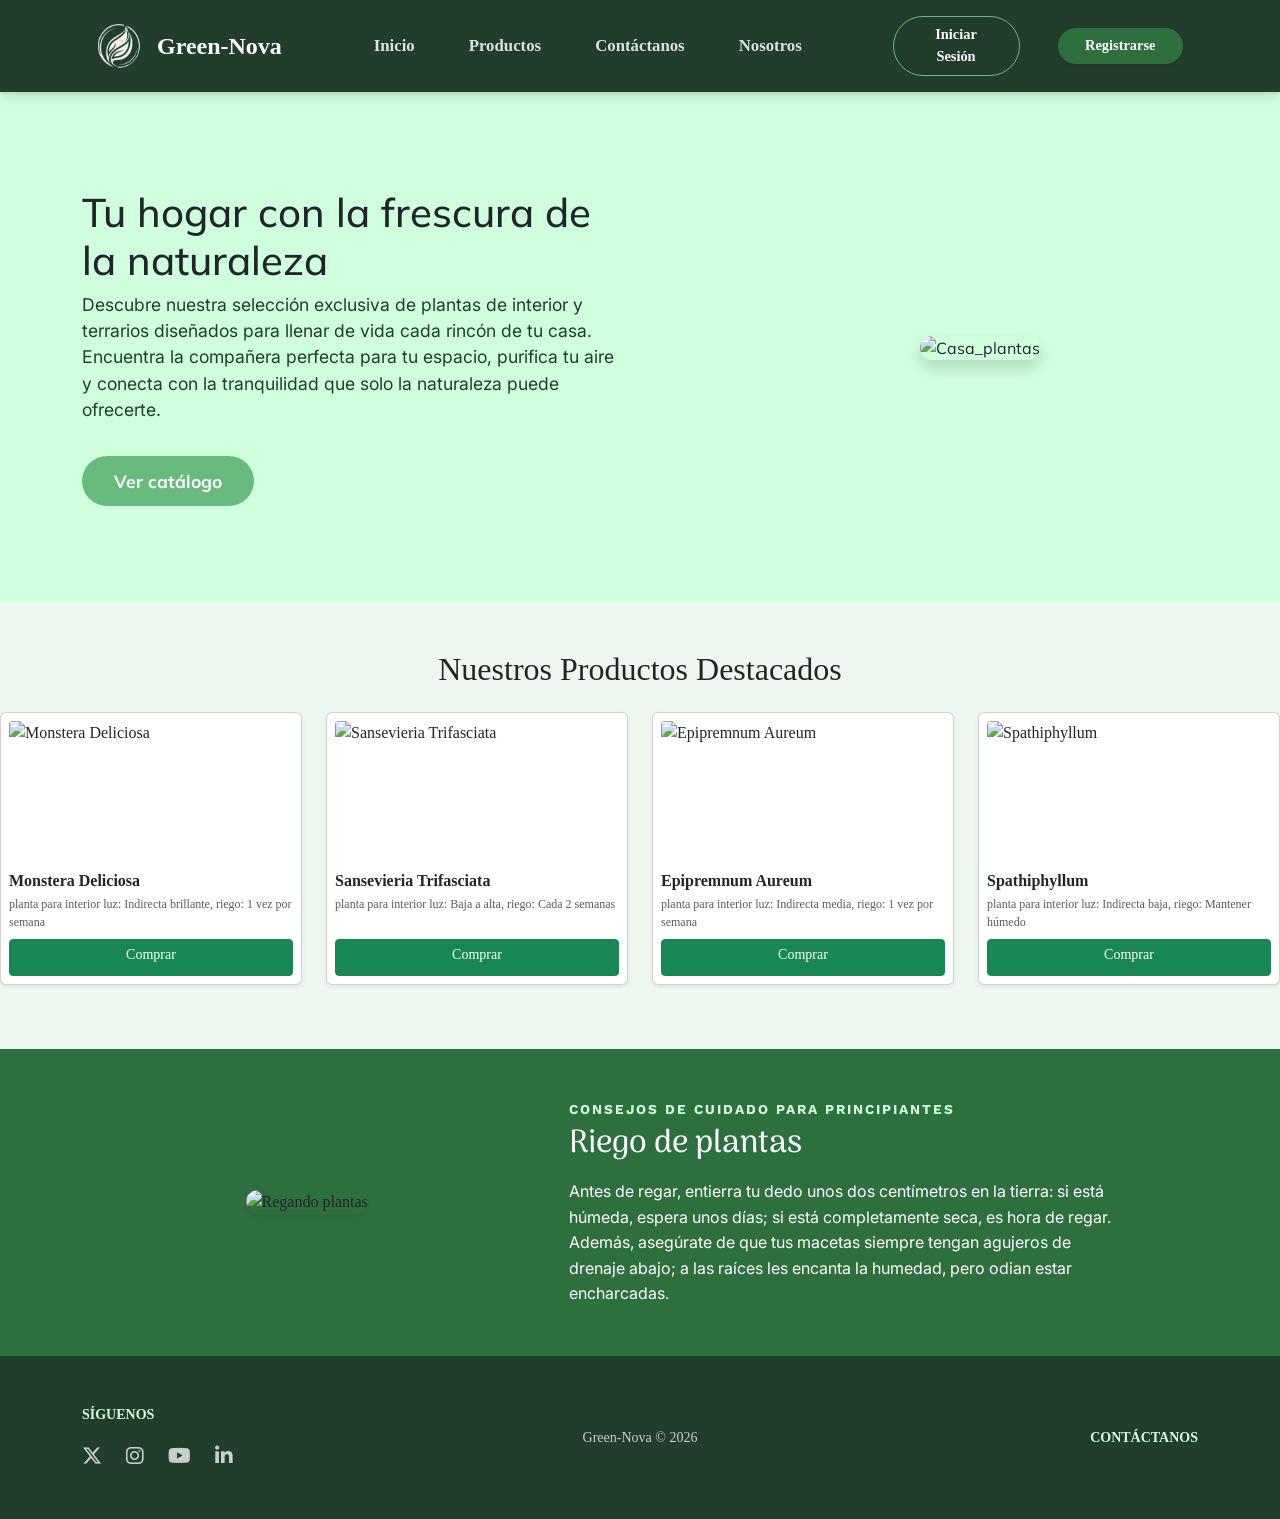
==== greennova.backend/src/main/resources/static/index.html @ 3aafdbf5 "Se actualiza los detalles de servicio, se cabia el apunte de Bd a Local, falta encriptar pass,servic" ====
<!doctype html>
<html lang="en">

<head>
  <meta charset="UTF-8" />
  <meta name="viewport" content="width=device-width, initial-scale=1.0">
  <title>Inicio</title>
  <link href="https://cdn.jsdelivr.net/npm/bootstrap@5.3.8/dist/css/bootstrap.min.css" rel="stylesheet"
    integrity="sha384-sRIl4kxILFvY47J16cr9ZwB07vP4J8+LH7qKQnuqkuIAvNWLzeN8tE5YBujZqJLB" crossorigin="anonymous" />
  <link rel="stylesheet" href="css/styles.css" />

  <link rel="preconnect" href="https://fonts.googleapis.com" />
  <link rel="preconnect" href="https://fonts.gstatic.com" crossorigin />
  <link rel="stylesheet" href="https://fonts.googleapis.com/css2?family=Arima+Madurai:wght@800&display=swap" />
  <link rel="stylesheet" href="https://fonts.googleapis.com/css2?family=Work+Sans:wght@700&display=swap" />
  <link rel="stylesheet" href="https://fonts.googleapis.com/css2?family=Inter:wght@400&display=swap" />
  <link rel="stylesheet" href="https://fonts.googleapis.com/css2?family=Mulish:wght@400;700&display=swap" />
</head>

<body>

  <section class="heroIndex">
    <div class="container py-5">
      <div class="row align-items-center justify-content-between gx-5">

        <article class="heroContent col-lg-6 text-center text-lg-start">
          <h1 class="hero-title"><span> Tu hogar con la frescura de la naturaleza</span></h1>
          <p>Descubre nuestra selección exclusiva de plantas de interior y terrarios diseñados para llenar
            de vida cada rincón de tu casa. Encuentra la compañera perfecta para tu espacio, purifica tu
            aire y conecta con la tranquilidad que solo la naturaleza puede ofrecerte.</p>
          <a href="./templates/productos.html" class="btn btn-green rounded-pill">Ver catálogo</a>
        </article>

        <figure class="heroImage col-lg-5 m-0 mt-5 mt-lg-0 text-center">
          <img src="https://images.pexels.com/photos/21832925/pexels-photo-21832925.jpeg" alt="Casa_plantas"
            class="img-fluid rounded-4 shadow">
        </figure>

      </div>
    </div>
  </section>

  <main class="container-cards py-5">
    <h2 class="text-center mb-4">Nuestros Productos Destacados</h2>
    <div id="prodRow" class="row justify-content-center">
    </div>
  </main>

  <section class="infoSection py-5">
  <div class="container">
    
    <div class="row align-items-center  mx-auto" style="max-width: 1000px;">
      
      <figure class="col-md-4 m-0 text-center ">
        <img src="https://images.pexels.com/photos/347729/pexels-photo-347729.jpeg" 
             alt="Regando plantas"
             class="infoImage shadow-sm">
      </figure>

      <article class="col-md-7 offset-md-1 text-center text-md-start mt-4 mt-md-0">
        <span class="infoSubtitle text-uppercase fw-bold">Consejos de cuidado para principiantes</span>
        <h2 class="infoTitle mt-1 mb-3">Riego de plantas</h2>
        <p class="infoText mb-0">
          Antes de regar, entierra tu dedo unos dos centímetros en la tierra: si está húmeda,
          espera unos días; si está completamente seca, es hora de regar. Además,
          asegúrate de que tus macetas siempre tengan agujeros de drenaje abajo; a las
          raíces les encanta la humedad, pero odian estar encharcadas.
        </p>
      </article>

    </div>
    
  </div>
</section>

  <script type="module" src="./scripts/cardsIndex.js"></script>
  <script src="https://cdn.jsdelivr.net/npm/bootstrap@5.3.8/dist/js/bootstrap.bundle.min.js"
    integrity="sha384-FKyoEForCGlyvwx9Hj09JcYn3nv7wiPVlz7YYwJrWVcXK/BmnVDxM+D2scQbITxI"
    crossorigin="anonymous"></script>
  <script src="scripts/elements.js"></script>
</body>

</html>
---- greennova.backend/src/main/resources/static/css/styles.css ----
/* Fonts: Arima */
@import url('https://fonts.googleapis.com/css2?family=Arima:wght@400;700;900&display=swap');

:root {
    /* Paleta principal */
    --brand-dark: #233D2C;
    --brand-medium: #2E6F40;
    --brand-light: #CFFFDC;
    --brand-accent: #68BA7F;

    /* Tamaños y bordes */
    --br-24: 24px;
    --br-100: 100px;

    /* Fuentes tipográficas */
    --font-arima-madurai: 'Arima Madurai', Arial, sans-serif;
    --font-inter: 'Inter', Arial, sans-serif;
    --font-work-sans: 'Work Sans', Arial, sans-serif;
    --font-main: 'Mulish', sans-serif;

    /* Paleta sección Únete */
    --bg-principal: #CFFDC4;
    --bg-cta: #2E6F40;
    --color-texto-claro: #FFFFFF;
    --color-btn: #68BA7F;
}

body {
    font-family: 'Arima', sans-serif;
    background-color: #f8f9fa;
    margin: 0;
    padding: 0;
    display: flex;
    flex-direction: column;
    min-height: 100vh;
}

/* ==========================================================================
   NAVBAR
   ========================================================================== */
.custom-navbar {
    background-color: var(--brand-dark) !important;
    box-shadow: 0 4px 12px rgba(0, 0, 0, 0.1);
}

.custom-navbar .nav-link {
    color: rgba(255, 255, 255, 0.85) !important;
    font-weight: 700;
    font-size: 1.05rem;
    transition: color 0.2s ease-in-out;
}

.custom-navbar .nav-link:hover,
.custom-navbar .nav-link.active {
    color: var(--brand-accent) !important;
}

/* Logo */
.logo-container {
    width: 44px;
    height: 44px;
    transition: transform 0.3s ease;
}

.logo-container img {
    width: 100%;
    height: 100%;
    object-fit: contain;
}

.navbar-brand:hover .logo-container {
    transform: scale(1.05);
}

/* Botones del Header */
.btn-outline-brand-header {
    color: #ffffff;
    border: 1px solid var(--brand-accent);
    border-radius: 50px;
    font-weight: 700;
    padding: 0.45rem 1.5rem;
    font-size: 0.9rem;
    transition: all 0.2s ease;
}

.btn-outline-brand-header:hover {
    background-color: var(--brand-accent);
    color: var(--brand-dark);
    border-color: var(--brand-accent);
}

.btn-brand-header {
    background-color: var(--brand-medium);
    color: #ffffff;
    border-radius: 50px;
    font-weight: 700;
    padding: 0.45rem 1.5rem;
    font-size: 0.9rem;
    border: none;
    transition: all 0.2s ease;
}

.btn-brand-header:hover {
    background-color: var(--brand-accent);
    color: var(--brand-dark);
}

/* ==========================================================================
   HERO & PRESENTACIÓN
   ========================================================================== */
.hero-section,
.section-light {
    background-color: #d1ffd9;
}

.hero-section {
    padding: 80px 0;
}

.hero-content,
.hero-image {
    flex: 1;
}

.section-label {
    color: #6fcf8f;
    font-weight: bold;
    letter-spacing: 2px;
    font-size: 0.8rem;
}

.btn-green {
    background-color: #6fcf8f;
    color: white;
    border: none;
}

/* ==========================================================================
   SECCIÓN NUESTRO EQUIPO
   ========================================================================== */
.equipo-section {
    background-color: #ffffff;
}

.equipo-titulo {
    font-family: var(--font-work-sans);
    font-weight: 700;
    font-size: 38px;
    color: var(--brand-dark);
}

.equipo-subtitulo {
    font-family: var(--font-inter);
    color: #4a574e;
    font-size: 18px;
    max-width: 600px;
}

/* Carrusel */
.equipo-carousel {
    max-width: 720px;
    margin: 0 auto;
    padding: 0 60px;
    position: relative;
}

.equipo-card {
    background-color: var(--brand-light);
    border-radius: var(--br-24);
    padding: 40px 32px;
    max-width: 560px;
    margin: 0 auto;
}

.equipo-foto {
    width: 130px;
    height: 130px;
    border-radius: 50%;
    object-fit: cover;
    margin: 0 auto 20px auto;
    display: block;
    border: 4px solid var(--brand-accent);
    box-shadow: 0 4px 12px rgba(0, 0, 0, 0.1);
}

/* Botón Ver más y texto desplegable */
.btn-ver-mas {
    background-color: transparent;
    color: var(--brand-medium);
    border: 2px solid var(--brand-accent);
    border-radius: var(--br-100);
    font-family: var(--font-inter);
    font-weight: 700;
    font-size: 0.9rem;
    padding: 0.45rem 1.6rem;
    margin-top: 10px;
    transition: all 0.2s ease;
}

.btn-ver-mas:hover {
    background-color: var(--brand-accent);
    color: var(--brand-dark);
}

.equipo-detalle {
    margin-top: 18px;
}

.equipo-texto-completo {
    font-family: var(--font-inter);
    color: #4a574e;
    font-size: 0.95rem;
    line-height: 1.7;
    text-align: left;
    margin: 0;
    padding-top: 16px;
    border-top: 1px solid rgba(46, 111, 64, 0.2);
}

/* Controles del carrusel con color de marca */
.equipo-carousel .carousel-control-prev,
.equipo-carousel .carousel-control-next {
    width: 48px;
    height: 48px;
    background-color: var(--brand-medium);
    border-radius: 50%;
    top: 50%;
    transform: translateY(-50%);
    opacity: 1;
    transition: background-color 0.2s ease;
}

.equipo-carousel .carousel-control-prev {
    left: 0;
}

.equipo-carousel .carousel-control-next {
    right: 0;
}

.equipo-carousel .carousel-control-prev:hover,
.equipo-carousel .carousel-control-next:hover {
    background-color: var(--brand-accent);
}

/* Indicadores */
.equipo-carousel .carousel-indicators {
    position: static;
    margin: 28px 0 0 0;
}

.equipo-carousel .carousel-indicators [data-bs-target] {
    width: 12px;
    height: 12px;
    border-radius: 50%;
    border: none;
    background-color: var(--brand-accent);
    opacity: 0.4;
}

.equipo-carousel .carousel-indicators .active {
    background-color: var(--brand-medium);
    opacity: 1;
}

@media (max-width: 575px) {
    .equipo-carousel {
        padding: 0 44px;
    }

    .equipo-card {
        padding: 32px 22px;
    }
}

.equipo-nombre {
    font-family: var(--font-work-sans);
    font-weight: 700;
    font-size: 1.4rem;
    color: var(--brand-dark);
    margin-bottom: 4px;
}

.equipo-rol {
    font-family: var(--font-inter);
    font-weight: 700;
    color: var(--brand-medium);
    font-size: 0.95rem;
    margin-bottom: 12px;
}

.equipo-texto {
    font-family: var(--font-inter);
    color: #4a574e;
    font-size: 0.95rem;
    line-height: 1.6;
    margin: 0;
}

@media (max-width: 768px) {
    .equipo-titulo {
        font-size: 30px;
    }
}

/* ==========================================================================
   SECCIÓN MISIÓN Y VISIÓN
   ========================================================================== */
.mision-vision-section {
    background-color: #d1fbe2;
    padding: 60px 20px;
    display: flex;
    justify-content: center;
    align-items: center;
    min-height: 400px;
}

.mv-container {
    display: flex;
    flex-wrap: wrap;
    gap: 30px;
    max-width: 1100px;
    width: 100%;
    justify-content: center;
}

.mv-card {
    background-color: #ffffff;
    border-radius: 24px;
    padding: 45px 40px;
    flex: 1;
    min-width: 280px;
    max-width: 480px;
    box-sizing: border-box;
    box-shadow: 0 4px 20px rgba(0, 0, 0, 0.02);
    transition: transform 0.3s ease, box-shadow 0.3s ease;
}

.mv-card:hover {
    transform: translateY(-5px);
    box-shadow: 0 12px 30px rgba(0, 0, 0, 0.06);
}

.mv-icon {
    width: 50px;
    height: 50px;
    background-color: #6ebf8a;
    border-radius: 50%;
    display: flex;
    align-items: center;
    justify-content: center;
    margin-bottom: 25px;
}

.mv-icon svg {
    width: 24px;
    height: 24px;
}

.mv-card h2 {
    color: #1e3524;
    font-size: 1.6rem;
    margin: 0 0 15px 0;
    font-weight: 700;
}

.mv-card p {
    color: #4a574e;
    font-size: 1rem;
    line-height: 1.6;
    margin: 0;
}

/* ==========================================================================
   SECCIÓN NUESTROS VALORES
   ========================================================================== */
.nuestros-valores {
    background-color: #fff;
}

.lo-que-nos {
    font-size: 18px;
    color: var(--brand-accent);
    font-family: var(--font-arima-madurai);
    letter-spacing: 2px;
    font-weight: 800;
}

.nuestros-valores-titulo {
    font-size: 38px;
    font-weight: 700;
    font-family: var(--font-work-sans);
    color: var(--brand-dark);
}

.los-principios-que {
    font-family: var(--font-inter);
    color: var(--color-gray);
    font-size: 18px;
}

.tarjeta-valor {
    border-radius: var(--br-24);
    background-color: var(--brand-light);
    padding: 36px 32px;
}

.icono-circulo {
    width: 60px;
    height: 60px;
    border-radius: var(--br-100);
    background-color: var(--brand-accent);
}

.tarjeta-titulo {
    font-size: 24px;
    font-weight: 700;
    font-family: var(--font-work-sans);
    color: var(--brand-dark);
}

.tarjeta-texto {
    font-size: 16px;
    line-height: 160%;
    font-family: var(--font-inter);
    color: var(--color-gray);
}

/* ==========================================================================
   SECCIÓN NUESTRO IMPACTO EN CIFRAS
   ========================================================================== */
.impacto-stats {
    background-color: #203a25;
    color: #ffffff;
    padding: 60px 20px;
    text-align: center;
}

.stats-container {
    max-width: 1100px;
    margin: 0 auto;
}

.stats-heading {
    font-size: 2rem;
    font-weight: 700;
    margin: 0 0 50px 0;
    letter-spacing: 0.5px;
}

.stats-grid {
    list-style: none;
    margin: 0;
    padding: 0;
    display: grid;
    grid-template-columns: repeat(auto-fit, minmax(200px, 1fr));
    gap: 40px;
}

.stat-item {
    display: flex;
    flex-direction: column;
    align-items: center;
    gap: 10px;
}

.stat-number {
    font-size: 3rem;
    font-weight: 700;
    color: #72ca8e;
    line-height: 1;
}

.stat-label {
    font-size: 1rem;
    color: #d1e7d6;
    font-weight: 400;
}

/* ==========================================================================
   NUEVA: SECCIÓN ÚNETE A LA COMUNIDAD
   ========================================================================== */
.seccion-unete {
    display: block;
    width: 100%;
    background-color: var(--bg-cta);
    color: var(--color-texto-claro);
    padding: 5rem 1rem;
    text-align: center;
    box-sizing: border-box;
}

.seccion-unete__contenido {
    max-width: 800px;
    margin: 0 auto;
}

.seccion-unete h2 {
    font-family: var(--font-main);
    font-weight: 700;
    font-size: 3rem;
    margin-top: 0;
    margin-bottom: 1.2rem;
    color: var(--color-texto-claro);
    line-height: 1.2;
    letter-spacing: -0.02em;
}

.seccion-unete p {
    font-family: var(--font-main);
    font-weight: 400;
    font-size: 1rem;
    max-width: 600px;
    margin: 0 auto 2.5rem auto;
    line-height: 1.6;
    color: var(--color-texto-claro);
    opacity: 0.95;
}

.btn-catalogo {
    background-color: var(--color-btn);
    color: var(--color-texto-claro) !important;
    font-family: var(--font-main);
    font-weight: 700;
    font-size: 1rem;
    padding: 0.8rem 3rem;
    border: none;
    border-radius: 30px;
    box-shadow: 0 4px 6px rgba(0, 0, 0, 0.15);
    text-decoration: none;
    display: inline-block;
    transition: all 0.3s ease-in-out;
}

.btn-catalogo:hover {
    background-color: #55a86c;
    transform: translateY(-3px);
    box-shadow: 0 8px 15px rgba(0, 0, 0, 0.2);
}

.btn-catalogo:active {
    transform: translateY(-1px);
    box-shadow: 0 4px 6px rgba(0, 0, 0, 0.15);
}

/* ==========================================================================
   FOOTER
   ========================================================================== */
.custom-footer {
    background-color: var(--brand-dark);
    border-top: 1px solid var(--brand-medium);
}

.text-brand-light {
    color: var(--brand-light) !important;
}

.custom-footer a {
    transition: color 0.2s ease;
}

.custom-footer a:hover {
    color: var(--brand-accent) !important;
}

.z-1 {
    z-index: 1;
}

.hover-accent:hover {
    color: var(--brand-accent) !important;
    opacity: 1 !important;
}

/* ==========================================================================
   MEDIA QUERIES (RESPONSIVE)
   ========================================================================== */
@media (max-width: 768px) {
    .mision-vision-section {
        padding: 40px 15px;
    }

    .mv-card {
        padding: 35px 25px;
    }

    .nuestros-valores-titulo {
        font-size: 30px;
    }
}

@media screen and (max-width: 450px) {
    .nuestros-valores-titulo {
        font-size: 24px;
    }

    .tarjeta-valor {
        padding: 24px 20px;
    }
}

@media (max-width: 480px) {
    .stats-heading {
        font-size: 1.6rem;
        margin-bottom: 35px;
    }

    .stat-number {
        font-size: 2.5rem;
    }

    .stat-label {
        font-size: 0.95rem;
    }
}


/* ==========================================================================
   PÁGINA DE CONTACTO
   ========================================================================== */

/* ── Hero split layout ── */
.contacto-hero {
    min-height: 100vh;
    background-color: #d1ffd9;
}

/* Columna del formulario */
.contacto-form-col {
    background: linear-gradient(145deg, #c8f5d0 0%, #a8e6b8 50%, #8dd99f 100%);
    padding: 60px 40px;
}

.contacto-form-wrapper {
    max-width: 520px;
    margin: 0 auto;
}

/* Título */
.contacto-titulo {
    font-family: var(--font-work-sans);
    font-weight: 700;
    font-size: 2.8rem;
    color: var(--brand-dark);
    margin-bottom: 32px;
    line-height: 1.1;
}

/* Botón enviar */
.contacto-btn-enviar {
    background: linear-gradient(135deg, var(--brand-dark) 0%, var(--brand-medium) 100%);
    color: #ffffff;
    font-weight: 700;
    font-size: 1.05rem;
    padding: 14px 32px;
    border: none;
    border-radius: 50px;
    transition: all 0.3s ease;
    box-shadow: 0 4px 15px rgba(35, 61, 44, 0.3);
}

.contacto-btn-enviar:hover {
    transform: translateY(-3px);
    box-shadow: 0 8px 25px rgba(35, 61, 44, 0.4);
    background: linear-gradient(135deg, var(--brand-medium) 0%, var(--brand-accent) 100%);
    color: #ffffff;
}

.contacto-btn-enviar:active {
    transform: translateY(-1px);
}

.contacto-btn-enviar:disabled {
    opacity: 0.7;
    cursor: not-allowed;
    transform: none;
}

/* ── Columna de imagen (helecho) ── */
.contacto-img-col {
    background: linear-gradient(135deg, #233D2C 0%, #2E6F40 60%, #3a8a52 100%);
    align-items: center;
    justify-content: center;
    overflow: hidden;
}

.contacto-img-wrapper {
    display: flex;
    align-items: center;
    justify-content: center;
    width: 100%;
    height: 100%;
    padding: 60px;
}

.contacto-fern-img {
    max-width: 90%;
    max-height: 75vh;
    object-fit: contain;
    filter: drop-shadow(0 20px 60px rgba(0, 0, 0, 0.3));
    animation: fernFloat 6s ease-in-out infinite;
}

@keyframes fernFloat {

    0%,
    100% {
        transform: translateY(0) rotate(0deg);
    }

    50% {
        transform: translateY(-15px) rotate(1deg);
    }
}

/* ── Sección inferior: info cards ── */
.contacto-bottom-section {
    background-color: var(--brand-dark);
    padding: 70px 0;
}

.contacto-bottom-card {
    background: linear-gradient(145deg, rgba(46, 111, 64, 0.4) 0%, rgba(35, 61, 44, 0.6) 100%);
    border: 1px solid rgba(104, 186, 127, 0.2);
    border-radius: 20px;
    padding: 40px 28px;
    transition: all 0.35s ease;
}

.contacto-bottom-card:hover {
    transform: translateY(-6px);
    border-color: var(--brand-accent);
    box-shadow: 0 12px 40px rgba(104, 186, 127, 0.15);
}

.contacto-bottom-icon {
    width: 60px;
    height: 60px;
    background: linear-gradient(135deg, var(--brand-accent) 0%, var(--brand-medium) 100%);
    border-radius: 50%;
    display: flex;
    align-items: center;
    justify-content: center;
    color: #ffffff;
    transition: transform 0.3s ease;
}

.contacto-bottom-card:hover .contacto-bottom-icon {
    transform: scale(1.1);
}

.contacto-bottom-title {
    font-family: var(--font-work-sans);
    font-weight: 700;
    font-size: 1.3rem;
    color: #ffffff;
    margin-bottom: 10px;
}

.contacto-bottom-text {
    font-size: 0.95rem;
    color: rgba(255, 255, 255, 0.7);
    line-height: 1.7;
    margin: 0;
}

/* Social links */
.contacto-social-links {
    display: flex;
    gap: 16px;
    justify-content: center;
    margin-top: 6px;
}

.contacto-social-link {
    width: 44px;
    height: 44px;
    border-radius: 50%;
    border: 1px solid rgba(104, 186, 127, 0.4);
    display: flex;
    align-items: center;
    justify-content: center;
    color: rgba(255, 255, 255, 0.8);
    text-decoration: none;
    font-size: 1.1rem;
    transition: all 0.3s ease;
}

.contacto-social-link:hover {
    background-color: var(--brand-accent);
    border-color: var(--brand-accent);
    color: var(--brand-dark);
    transform: translateY(-3px);
}

/* ── RESPONSIVE: Contacto ── */
@media (max-width: 991.98px) {
    .contacto-form-col {
        padding: 50px 24px;
    }

    .contacto-titulo {
        font-size: 2.2rem;
    }

    .contacto-hero {
        min-height: auto;
    }

    .contacto-hero .row {
        min-height: auto !important;
    }
}

@media (max-width: 575.98px) {
    .contacto-form-col {
        padding: 40px 18px;
    }

    .contacto-titulo {
        font-size: 1.8rem;
        margin-bottom: 24px;
    }

    .contacto-btn-enviar {
        padding: 12px 24px;
        font-size: 0.95rem;
    }

    .contacto-bottom-section {
        padding: 50px 0;
    }

    .contacto-bottom-card {
        padding: 30px 20px;
    }
}

/* ==========================================================================
   SECCIÓN PRODUCTOS
   ========================================================================== */

.productos-fondo{
    background-image: url('../img/background.png');
}


.menu-lateral {
    width: 250px;
    position: sticky;
    top: 20px;
    max-height: calc(100vh - 40px);
    overflow-y: auto;
}

.lista-menu {
    list-style: none;
    padding: 1PX;
    margin: 0;
    display: flex;
    flex-direction: column;
    gap: 3px;
}

.btn-filtro {
    width: 100%;
    text-align: left;
    padding: 12px 16px;
    background-color: rgba(255, 255, 255, 0.15) !important;
    border: 2px solid #e0e0e0;
    border-radius: 8px;
    backdrop-filter: blur(10px);
    -webkit-backdrop-filter: blur(8px);
    font-size: 16px;
    cursor: pointer;

    transition: all 0.3s ease;
}

.btn-filtro:hover {
    background-color: var(--brand-light);
    border-color: var(--brand-accent);
}

.btn-filtro.active {
    background-color: var(--brand-medium);
    color: var(--brand-medium);
    border-color: var(--brand-medium);
    font-weight: bold;
    font-size: 18px;
}

.btn-filtro:active {
    transform: scale(0.95);
}

/* Protegemos el texto para que jamás se corte */
.btn-filtro {
  white-space: nowrap !important;
}

@media (max-width: 767px) {
  /* 1. Anulamos los 250px fijos y dejamos que ocupe todo el ancho del celular */
  .menu-lateral {
    width: 100% !important; 
    position: relative !important; /* Quitamos el sticky en celular para que fluya mejor */
    padding: 0 !important;
    margin-bottom: 24px !important; 
  }

  /* 2. Forzamos la fila horizontal (anulando tu flex-direction: column general) */
  .lista-menu {
    flex-direction: row !important; 
    width: 100vw;
    margin-left: calc(-50vw + 50%);
    
    padding: 0 15px 10px 15px !important;
    gap: 12px; 
    -webkit-overflow-scrolling: touch;
  }

  /* 3. Ocultamos la barra de scroll */
  .lista-menu::-webkit-scrollbar {
    display: none;
  }
  .lista-menu {
    -ms-overflow-style: none;
    scrollbar-width: none;
  }

  /* 4. ¡EL ARREGLO FINAL! Anulamos el width: 100% de tus botones */
  .btn-filtro {
    width: auto !important; 
    min-width: max-content !important; /* El texto jamás se cortará */
  }
}

/* ==========================================================================
   PÁGINA DE REGISTRO DE PRODUCTOS
   ========================================================================== */

/* Ajustes globales de estructura aplicados a la sección del formulario */
.registro-hero {
    flex: 1;
    display: flex;
    align-items: center;
    justify-content: center;
    padding: 60px 20px;
    background-image: url('../img/background.png');
    /* Ruta corregida asumiendo que img está al mismo nivel que css */
    background-size: cover;
    background-position: center;
    background-repeat: no-repeat;
}

/* Tarjeta principal (Verde oscuro de Figma) */
.figma-container {
    background-color: var(--brand-dark);
    border-radius: var(--br-24);
    padding: 40px 35px;
    color: #ffffff;
    max-width: 650px;
    width: 100%;
    box-shadow: 0 10px 30px rgba(35, 61, 44, 0.15);
}

.figma-container h2 {
    font-family: var(--font-work-sans);
    font-size: 1.8rem;
    font-weight: 700;
    color: #ffffff;
    letter-spacing: 0.5px;
}

/* Caja interna blanca */
.figma-inner-card {
    background-color: #ffffff;
    border-radius: 16px;
    padding: 30px 25px;
    color: #333333;
}

.figma-inner-card .form-label {
    font-family: var(--font-inter);
    font-weight: 700;
    font-size: 0.85rem;
    color: #333333;
    margin-bottom: 6px;
}

/* Inputs estilizados */
.figma-inner-card .form-control,
.figma-inner-card .form-select {
    border: 1px solid #dcdcdc;
    border-radius: 8px;
    padding: 10px 14px;
    font-size: 0.9rem;
    color: #495057;
    background-color: #fafafa;
}

.figma-inner-card .form-control:focus,
.figma-inner-card .form-select:focus {
    border-color: var(--brand-accent);
    box-shadow: 0 0 0 0.25rem rgba(104, 186, 127, 0.25);
    background-color: #ffffff;
}

.figma-inner-card .form-control:disabled {
    background-color: #f1f3f1;
    color: #888888;
    border-color: #e2e2e2;
}

/* Botón Verde */
.btn-figma-submit {
    background-color: var(--brand-dark);
    color: #ffffff;
    font-family: var(--font-inter);
    font-weight: 700;
    font-size: 1rem;
    letter-spacing: 1px;
    padding: 14px;
    border: none;
    border-radius: 10px;
    text-transform: uppercase;
    transition: all 0.3s ease;
    width: 100%;
}

.btn-figma-submit:hover {
    background-color: var(--brand-medium);
    color: #ffffff;
    transform: translateY(-2px);
}

/*Formulario de registro de usuarios*/

* {
    /* Selecciona todos los elementos de la página */
    margin: 0;
    /* Elimina márgenes por defecto */
    padding: 0;
    /* Elimina espacios internos por defecto */
    box-sizing: border-box;
    /* Hace que padding y borde no aumenten el tamaño total */
}

body {
    /* Aplica estilos generales al cuerpo */
    font-family: Georgia, serif;
    /* Define una tipografía similar al diseño */
    background-color: #eef8f1;
    /* Coloca un fondo verde muy claro */
}

.navbar-custom {
    /* Estiliza la barra superior */
    background-color: #173d29;
    /* Coloca fondo verde oscuro */
    padding: 18px 0;
    /* Agrega espacio arriba y abajo */
    color: white;
    /* Cambia el texto a color blanco */
}

.logo {
    /* Estiliza el nombre Green-Nova */
    font-size: 26px;
    /* Define el tamaño del texto */
    font-weight: bold;
    /* Hace el texto más grueso */
    margin: 0;
    /* Elimina margen externo */
}

nav a {
    /* Estiliza los enlaces del menú */
    color: white;
    /* Coloca los enlaces en blanco */
    text-decoration: none;
    /* Quita el subrayado */
    margin: 0 15px;
    /* Agrega separación horizontal */
    font-weight: bold;
    /* Hace los enlaces más gruesos */
}

nav a:hover {
    /* Aplica estilo cuando el mouse pasa encima */
    color: #7ccf8a;
    /* Cambia el color a verde claro */
}

.btn-login {
    /* Estiliza el botón de iniciar sesión */
    background-color: transparent;
    /* Deja el fondo transparente */
    color: white;
    /* Coloca el texto blanco */
    border: 1px solid white;
    /* Agrega borde blanco */
    border-radius: 30px;
    /* Redondea el botón */
    padding: 10px 25px;
    /* Agrega espacio interno */
    font-weight: bold;
    /* Hace el texto más grueso */
}

.main-section {
    /* Estiliza la zona principal */
    min-height: 760px;
    /* Da una altura mínima a la sección */
    display: flex;
    /* Activa flexbox */
    justify-content: center;
    /* Centra horizontalmente */
    align-items: center;
    /* Centra verticalmente */
    background-image: linear-gradient(rgba(238, 248, 241, 0.9), rgba(238, 248, 241, 0.9)), url("https://images.unsplash.com/photo-1497250681960-ef046c08a56e");
    /* Coloca imagen de hojas con capa clara */
    background-size: cover;
    /* Hace que el fondo cubra toda la sección */
    background-position: center;
    /* Centra la imagen de fondo */
}

.form-container {
    /* Estiliza el contenedor verde */
    background-color: #173d29;
    /* Coloca fondo verde oscuro */
    width: 520px;
    /* Define el ancho del formulario */
    padding: 35px;
    /* Agrega espacio interno */
    border-radius: 20px;
    /* Redondea las esquinas */
    box-shadow: 0 15px 35px rgba(0, 0, 0, 0.25);
    /* Agrega sombra */
}

.form-container h1 {
    /* Estiliza el título del formulario */
    color: white;
    /* Coloca el texto blanco */
    text-align: center;
    /* Centra el texto */
    font-size: 28px;
    /* Define tamaño del título */
    font-weight: bold;
    /* Hace el título más grueso */
    margin-bottom: 25px;
    /* Agrega separación inferior */
}

.form-box {
    /* Estiliza la caja blanca del formulario */
    background-color: white;
    /* Coloca fondo blanco */
    padding: 25px;
    /* Agrega espacio interno */
    border-radius: 15px;
    /* Redondea las esquinas */
}

.form-label {
    /* Estiliza las etiquetas */
    font-weight: bold;
    /* Hace las etiquetas más gruesas */
    color: #26332b;
    /* Coloca color oscuro al texto */
}

.form-control {
    /* Estiliza los inputs de Bootstrap */
    border-radius: 8px;
    /* Redondea los campos */
    padding: 12px;
    /* Agrega espacio interno */
    font-size: 14px;
    /* Define tamaño del texto */
}

.form-control:focus {
    /* Estiliza el campo cuando está seleccionado */
    border-color: #198754;
    /* Cambia el borde a verde */
    box-shadow: 0 0 5px rgba(25, 135, 84, 0.4);
    /* Agrega sombra verde */
}

.btn-submit {
    /* Estiliza el botón de registro */
    background-color: #16884b;
    /* Coloca fondo verde */
    color: white;
    /* Coloca texto blanco */
    border: none;
    /* Quita el borde */
    border-radius: 6px;
    /* Redondea el botón */
    padding: 12px 25px;
    /* Agrega espacio interno */
    font-weight: bold;
    /* Hace el texto más grueso */
}

.btn-submit:hover {
    /* Aplica estilo al pasar el mouse */
    background-color: #0f6b39;
    /* Oscurece el botón */
}

.footer-custom {
    /* Estiliza el pie de página */
    background-color: #173d29;
    /* Coloca fondo verde oscuro */
    color: white;
    /* Coloca texto blanco */
    padding: 45px 0;
    /* Agrega espacio arriba y abajo */
}

.footer-custom p {
    /* Estiliza el texto central del footer */
    margin: 0;
    /* Elimina margen */
}

.footer-custom span {
    /* Estiliza los iconos simulados */
    margin-right: 15px;
    /* Agrega separación entre iconos */
    font-size: 20px;
    /* Aumenta tamaño de iconos */
}

@media (max-width: 768px) {

    /* Aplica estilos en pantallas pequeñas */
    .container {
        /* Selecciona contenedores Bootstrap */
        flex-direction: column;
        /* Coloca elementos uno debajo de otro */
        gap: 15px;
        /* Agrega separación entre elementos */
    }

    nav a {
        /* Estiliza enlaces en celular */
        display: inline-block;
        /* Permite acomodarlos correctamente */
        margin: 5px;
        /* Reduce separación */
    }

    .form-container {
        /* Ajusta el formulario en celular */
        width: 90%;
        /* Ocupa el 90% del ancho */
    }
}

/*seccion Ingresar usuario*/


/* Sección de fondo con la imagen */
.ingreso {
    flex: 1;
    display: flex;
    align-items: center;
    justify-content: center;
    padding: 60px 20px;
    background-image: url('../img/background.png');
    background-size: cover;
    background-position: center;
    background-repeat: no-repeat;
}

/* Tarjeta principal verde  */
.figma-container {
    background-color: var(--brand-dark);
    border-radius: var(--br-24);
    padding: 40px 35px;
    color: #ffffff;
    max-width: 650px;
    width: 100%;
    box-shadow: 0 10px 30px rgba(35, 61, 44, 0.15);
}

/* Título de la tarjeta principal */
.figma-container h2 {
    font-family: var(--font-work-sans);
    font-size: 1.8rem;
    font-weight: 700;
    color: #ffffff;
    letter-spacing: 0.5px;
}

/* Caja interna blanca */
.figma-inner-card {
    background-color: #ffffff;
    border-radius: 16px;
    padding: 30px 25px;
    color: #333333;
}

/* Contenedor propio del formulario */
.form-box {
    background-color: white;
    padding: 25px;
    border-radius: 15px;
}

/* Etiquetas (Labels) */
.figma-inner-card .form-label {
    font-family: var(--font-inter);
    font-weight: 700;
    font-size: 0.85rem;
    color: #333333;
    margin-bottom: 6px;
}

/* Campos de entrada  */
.figma-inner-card .form-control {
    border: 1px solid #dcdcdc;
    border-radius: 8px;
    padding: 10px 14px;
    font-size: 0.9rem;
    color: #495057;
    background-color: #fafafa;
}

/* Efecto  */
.figma-inner-card .form-control:focus {
    border-color: var(--brand-accent);
    box-shadow: 0 0 0 0.25rem rgba(104, 186, 127, 0.25);
    background-color: #ffffff;
}

/* Botón Enviar */
.btn-submit {
    background-color: #16884b;
    color: white;
    border: none;
    border-radius: 6px;
    padding: 12px 25px;
    font-weight: bold;
}

.btn-submit:hover {
    background-color: #0f6b39;
}

/* ==========================================================================
   PÁGINA DE Inicio
   ========================================================================== */

.heroIndex {
    background-color: var(--brand-light);
    padding: 3rem 0;
    font-family: var(--font-main);
}

.heroContent {
    max-width: 879px;

}

.heroTitle {
    font-family: var(--font-arima-madurai);
    font-size: 32rem;
    font-weight: 800;
    color: var(--brand-dark);
    margin-bottom: 1.5rem;
    line-height: 1.2;
    
}

.heroContent p {
    font-family: var(--font-inter);
    font-size: 1.1rem;
    color: var(--brand-dark);
    margin-bottom: 2rem;
    line-height: 1.5;
}

.btn-green {
    background-color: var(--brand-accent);
    color: var(--color-texto-claro);
    padding: 12px 32px;
    font-size: 1.1rem;
    font-weight: 700;
    border: none;
    border-radius: var(--br-100);
    text-decoration: none;
    transition: background-color 0.3s ease;
}

.btn-green:hover {
    background-color: var(--brand-medium);
    color: var(--color-texto-claro);
}

.heroImage img {
    width: 100%;
    max-width: 500px;
    max-height: 400px;
    object-fit: cover;
    border-radius: var(--br-24);
    
}



.infoSection {
    background-color: var(--brand-medium);

}

.infoImage {
    width: 90%;
    max-width: 400px;
    height: auto;
    aspect-ratio: 16 / 9;
    object-fit: cover;
    border-radius: var(--br-24);
    
}

.infoSubtitle {
    font-family: var(--font-work-sans);
    color: var(--brand-light);
    letter-spacing: 2px;
    font-size: 0.85rem;
    font-weight: bold;
}

.infoTitle {
    font-family: var(--font-arima-madurai);
    color: var(--color-texto-claro);
}

.infoText {
    font-family: var(--font-inter);
    color: var(--color-texto-claro);
    line-height: 1.6;
}
.btnComprar{
    padding-bottom: 10px;
}

/* ==========================================================================
   RESPONSIVIDAD (Móviles y Tablets)
   ========================================================================== */

@media (max-width: 767px) {

    
    .heroIndex,
    .infoSection {
        padding: 2rem 0 !important;
    }

   
    .heroTitle {
        font-size: 2rem;
        margin-bottom: 1rem;
    }

    
    .heroContent p {
        font-size: 1rem;
        margin-bottom: 1.5rem;
    }

    
    .heroImage img {
        max-height: 300px;
    }

    
    .infoTitle {
        font-size: 1.8rem;
    }

    
    .infoImage {
        width: 100%;
        max-width: 100%;
    }
}
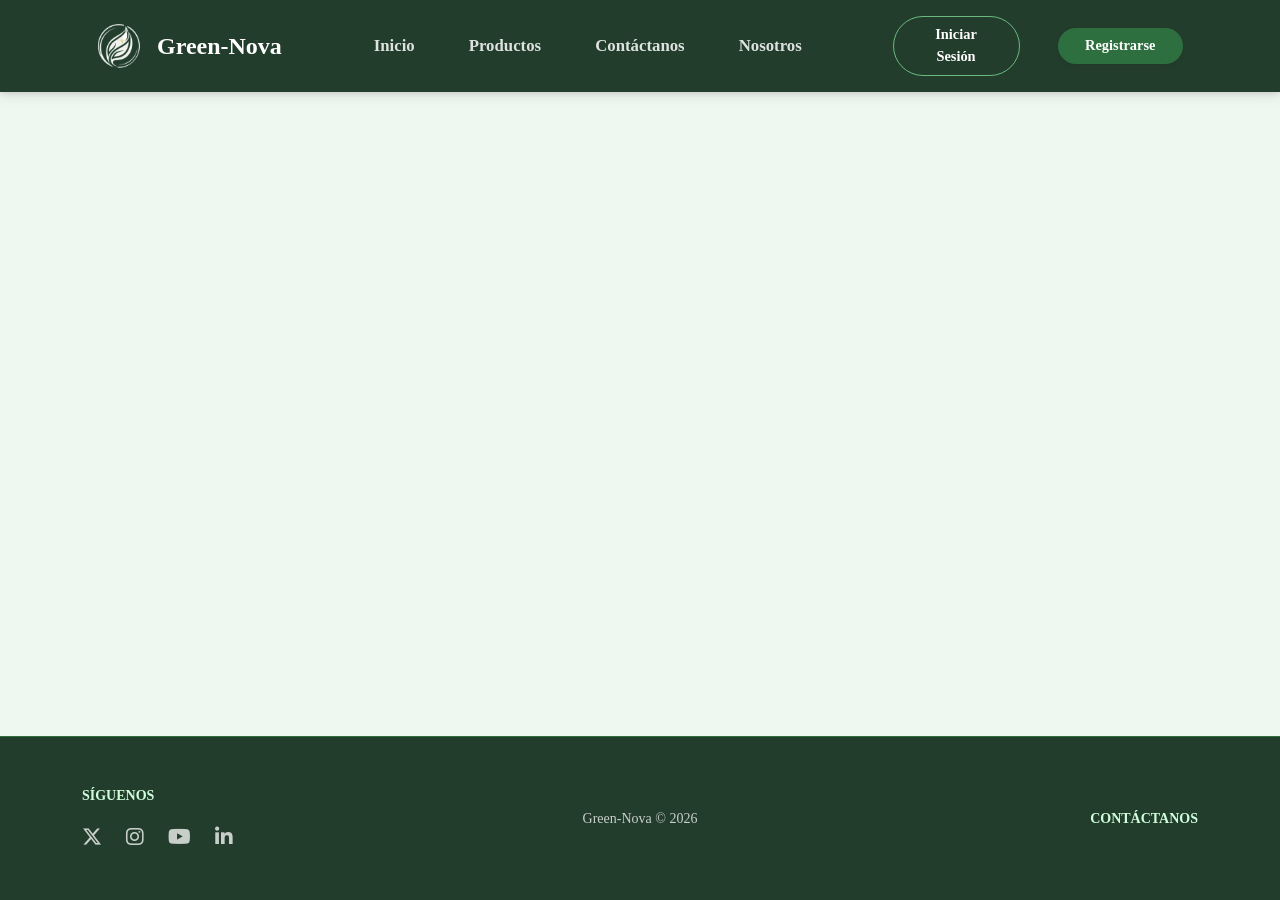
==== commit d0f5ef49: "completando" ====
--- a/greennova.backend/src/main/resources/static/index.html
+++ b/greennova.backend/src/main/resources/static/index.html
@@ -1,83 +1,27 @@
 <!doctype html>
 <html lang="en">
+  <head>
+    <meta charset="UTF-8" />
+    <title>Inicio</title>
+    <link
+      href="https://cdn.jsdelivr.net/npm/bootstrap@5.3.8/dist/css/bootstrap.min.css"
+      rel="stylesheet"
+      integrity="sha384-sRIl4kxILFvY47J16cr9ZwB07vP4J8+LH7qKQnuqkuIAvNWLzeN8tE5YBujZqJLB"
+      crossorigin="anonymous" />
+    <link rel="stylesheet" href="css/styles.css" />
 
-<head>
-  <meta charset="UTF-8" />
-  <meta name="viewport" content="width=device-width, initial-scale=1.0">
-  <title>Inicio</title>
-  <link href="https://cdn.jsdelivr.net/npm/bootstrap@5.3.8/dist/css/bootstrap.min.css" rel="stylesheet"
-    integrity="sha384-sRIl4kxILFvY47J16cr9ZwB07vP4J8+LH7qKQnuqkuIAvNWLzeN8tE5YBujZqJLB" crossorigin="anonymous" />
-  <link rel="stylesheet" href="css/styles.css" />
-
-  <link rel="preconnect" href="https://fonts.googleapis.com" />
-  <link rel="preconnect" href="https://fonts.gstatic.com" crossorigin />
-  <link rel="stylesheet" href="https://fonts.googleapis.com/css2?family=Arima+Madurai:wght@800&display=swap" />
-  <link rel="stylesheet" href="https://fonts.googleapis.com/css2?family=Work+Sans:wght@700&display=swap" />
-  <link rel="stylesheet" href="https://fonts.googleapis.com/css2?family=Inter:wght@400&display=swap" />
-  <link rel="stylesheet" href="https://fonts.googleapis.com/css2?family=Mulish:wght@400;700&display=swap" />
-</head>
-
-<body>
-
-  <section class="heroIndex">
-    <div class="container py-5">
-      <div class="row align-items-center justify-content-between gx-5">
-
-        <article class="heroContent col-lg-6 text-center text-lg-start">
-          <h1 class="hero-title"><span> Tu hogar con la frescura de la naturaleza</span></h1>
-          <p>Descubre nuestra selección exclusiva de plantas de interior y terrarios diseñados para llenar
-            de vida cada rincón de tu casa. Encuentra la compañera perfecta para tu espacio, purifica tu
-            aire y conecta con la tranquilidad que solo la naturaleza puede ofrecerte.</p>
-          <a href="./templates/productos.html" class="btn btn-green rounded-pill">Ver catálogo</a>
-        </article>
-
-        <figure class="heroImage col-lg-5 m-0 mt-5 mt-lg-0 text-center">
-          <img src="https://images.pexels.com/photos/21832925/pexels-photo-21832925.jpeg" alt="Casa_plantas"
-            class="img-fluid rounded-4 shadow">
-        </figure>
-
-      </div>
-    </div>
-  </section>
-
-  <main class="container-cards py-5">
-    <h2 class="text-center mb-4">Nuestros Productos Destacados</h2>
-    <div id="prodRow" class="row justify-content-center">
-    </div>
-  </main>
-
-  <section class="infoSection py-5">
-  <div class="container">
-    
-    <div class="row align-items-center  mx-auto" style="max-width: 1000px;">
-      
-      <figure class="col-md-4 m-0 text-center ">
-        <img src="https://images.pexels.com/photos/347729/pexels-photo-347729.jpeg" 
-             alt="Regando plantas"
-             class="infoImage shadow-sm">
-      </figure>
-
-      <article class="col-md-7 offset-md-1 text-center text-md-start mt-4 mt-md-0">
-        <span class="infoSubtitle text-uppercase fw-bold">Consejos de cuidado para principiantes</span>
-        <h2 class="infoTitle mt-1 mb-3">Riego de plantas</h2>
-        <p class="infoText mb-0">
-          Antes de regar, entierra tu dedo unos dos centímetros en la tierra: si está húmeda,
-          espera unos días; si está completamente seca, es hora de regar. Además,
-          asegúrate de que tus macetas siempre tengan agujeros de drenaje abajo; a las
-          raíces les encanta la humedad, pero odian estar encharcadas.
-        </p>
-      </article>
-
-    </div>
-    
-  </div>
-</section>
-
-  <script type="module" src="./scripts/cardsIndex.js"></script>
-  <script src="https://cdn.jsdelivr.net/npm/bootstrap@5.3.8/dist/js/bootstrap.bundle.min.js"
-    integrity="sha384-FKyoEForCGlyvwx9Hj09JcYn3nv7wiPVlz7YYwJrWVcXK/BmnVDxM+D2scQbITxI"
-    crossorigin="anonymous"></script>
-  <script src="scripts/elements.js"></script>
-</body>
-
-</html>+    <link rel="preconnect" href="https://fonts.googleapis.com" />
+    <link rel="preconnect" href="https://fonts.gstatic.com" crossorigin />
+    <link rel="stylesheet" href="https://fonts.googleapis.com/css2?family=Arima+Madurai:wght@800&display=swap" />
+    <link rel="stylesheet" href="https://fonts.googleapis.com/css2?family=Work+Sans:wght@700&display=swap" />
+    <link rel="stylesheet" href="https://fonts.googleapis.com/css2?family=Inter:wght@400&display=swap" />
+    <link rel="stylesheet" href="https://fonts.googleapis.com/css2?family=Mulish:wght@400;700&display=swap" />
+  </head>
+  <body>
+    <script
+      src="https://cdn.jsdelivr.net/npm/bootstrap@5.3.8/dist/js/bootstrap.bundle.min.js"
+      integrity="sha384-FKyoEForCGlyvwx9Hj09JcYn3nv7wiPVlz7YYwJrWVcXK/BmnVDxM+D2scQbITxI"
+      crossorigin="anonymous"></script>
+    <script src="scripts/elements.js"></script>
+  </body>
+</html>
--- a/greennova.backend/src/main/resources/static/css/styles.css
+++ b/greennova.backend/src/main/resources/static/css/styles.css
@@ -19,10 +19,10 @@
     --font-main: 'Mulish', sans-serif;
 
     /* Paleta sección Únete */
-    --bg-principal: #CFFDC4;
-    --bg-cta: #2E6F40;
+    --bg-principal: #CFFDC4;   
+    --bg-cta: #2E6F40;         
     --color-texto-claro: #FFFFFF;
-    --color-btn: #68BA7F;
+    --color-btn: #68BA7F;      
 }
 
 body {
@@ -30,9 +30,9 @@
     background-color: #f8f9fa;
     margin: 0;
     padding: 0;
-    display: flex;
-    flex-direction: column;
-    min-height: 100vh;
+    display:flex;
+    flex-direction:column;
+    min-height:100vh;
 }
 
 /* ==========================================================================
@@ -61,13 +61,11 @@
     height: 44px;
     transition: transform 0.3s ease;
 }
-
 .logo-container img {
     width: 100%;
     height: 100%;
     object-fit: contain;
 }
-
 .navbar-brand:hover .logo-container {
     transform: scale(1.05);
 }
@@ -82,13 +80,11 @@
     font-size: 0.9rem;
     transition: all 0.2s ease;
 }
-
 .btn-outline-brand-header:hover {
     background-color: var(--brand-accent);
     color: var(--brand-dark);
     border-color: var(--brand-accent);
 }
-
 .btn-brand-header {
     background-color: var(--brand-medium);
     color: #ffffff;
@@ -99,7 +95,6 @@
     border: none;
     transition: all 0.2s ease;
 }
-
 .btn-brand-header:hover {
     background-color: var(--brand-accent);
     color: var(--brand-dark);
@@ -108,31 +103,29 @@
 /* ==========================================================================
    HERO & PRESENTACIÓN
    ========================================================================== */
-.hero-section,
-.section-light {
-    background-color: #d1ffd9;
-}
-
-.hero-section {
-    padding: 80px 0;
-}
-
-.hero-content,
-.hero-image {
-    flex: 1;
-}
-
-.section-label {
-    color: #6fcf8f;
-    font-weight: bold;
-    letter-spacing: 2px;
-    font-size: 0.8rem;
-}
-
-.btn-green {
-    background-color: #6fcf8f;
-    color: white;
-    border: none;
+.hero-section, 
+.section-light { 
+  background-color: #d1ffd9; 
+}
+
+.hero-section { 
+  padding: 80px 0; 
+}
+.hero-content, 
+.hero-image { 
+  flex: 1; 
+}
+
+.section-label { 
+  color: #6fcf8f; 
+  font-weight: bold; 
+  letter-spacing: 2px; 
+  font-size: 0.8rem; 
+}
+.btn-green { 
+  background-color: #6fcf8f; 
+  color: white; 
+  border: none; 
 }
 
 /* ==========================================================================
@@ -267,7 +260,6 @@
     .equipo-carousel {
         padding: 0 44px;
     }
-
     .equipo-card {
         padding: 32px 22px;
     }
@@ -307,7 +299,7 @@
    SECCIÓN MISIÓN Y VISIÓN
    ========================================================================== */
 .mision-vision-section {
-    background-color: #d1fbe2;
+    background-color: #d1fbe2; 
     padding: 60px 20px;
     display: flex;
     justify-content: center;
@@ -326,13 +318,13 @@
 
 .mv-card {
     background-color: #ffffff;
-    border-radius: 24px;
+    border-radius: 24px; 
     padding: 45px 40px;
     flex: 1;
     min-width: 280px;
     max-width: 480px;
     box-sizing: border-box;
-    box-shadow: 0 4px 20px rgba(0, 0, 0, 0.02);
+    box-shadow: 0 4px 20px rgba(0, 0, 0, 0.02); 
     transition: transform 0.3s ease, box-shadow 0.3s ease;
 }
 
@@ -344,7 +336,7 @@
 .mv-icon {
     width: 50px;
     height: 50px;
-    background-color: #6ebf8a;
+    background-color: #6ebf8a; 
     border-radius: 50%;
     display: flex;
     align-items: center;
@@ -358,7 +350,7 @@
 }
 
 .mv-card h2 {
-    color: #1e3524;
+    color: #1e3524; 
     font-size: 1.6rem;
     margin: 0 0 15px 0;
     font-weight: 700;
@@ -375,62 +367,62 @@
    SECCIÓN NUESTROS VALORES
    ========================================================================== */
 .nuestros-valores {
-    background-color: #fff;
+  background-color: #fff;
 }
 
 .lo-que-nos {
-    font-size: 18px;
-    color: var(--brand-accent);
-    font-family: var(--font-arima-madurai);
-    letter-spacing: 2px;
-    font-weight: 800;
+  font-size: 18px;
+  color: var(--brand-accent);
+  font-family: var(--font-arima-madurai);
+  letter-spacing: 2px;
+  font-weight: 800;
 }
 
 .nuestros-valores-titulo {
-    font-size: 38px;
-    font-weight: 700;
-    font-family: var(--font-work-sans);
-    color: var(--brand-dark);
+  font-size: 38px;
+  font-weight: 700;
+  font-family: var(--font-work-sans);
+  color: var(--brand-dark);
 }
 
 .los-principios-que {
-    font-family: var(--font-inter);
-    color: var(--color-gray);
-    font-size: 18px;
+  font-family: var(--font-inter);
+  color: var(--color-gray);
+  font-size: 18px;
 }
 
 .tarjeta-valor {
-    border-radius: var(--br-24);
-    background-color: var(--brand-light);
-    padding: 36px 32px;
+  border-radius: var(--br-24);
+  background-color: var(--brand-light);
+  padding: 36px 32px;
 }
 
 .icono-circulo {
-    width: 60px;
-    height: 60px;
-    border-radius: var(--br-100);
-    background-color: var(--brand-accent);
+  width: 60px;
+  height: 60px;
+  border-radius: var(--br-100);
+  background-color: var(--brand-accent);
 }
 
 .tarjeta-titulo {
-    font-size: 24px;
-    font-weight: 700;
-    font-family: var(--font-work-sans);
-    color: var(--brand-dark);
+  font-size: 24px;
+  font-weight: 700;
+  font-family: var(--font-work-sans);
+  color: var(--brand-dark);
 }
 
 .tarjeta-texto {
-    font-size: 16px;
-    line-height: 160%;
-    font-family: var(--font-inter);
-    color: var(--color-gray);
+  font-size: 16px;
+  line-height: 160%;
+  font-family: var(--font-inter);
+  color: var(--color-gray);
 }
 
 /* ==========================================================================
    SECCIÓN NUESTRO IMPACTO EN CIFRAS
    ========================================================================== */
 .impacto-stats {
-    background-color: #203a25;
+    background-color: #203a25; 
     color: #ffffff;
     padding: 60px 20px;
     text-align: center;
@@ -449,7 +441,7 @@
 }
 
 .stats-grid {
-    list-style: none;
+    list-style: none; 
     margin: 0;
     padding: 0;
     display: grid;
@@ -467,13 +459,13 @@
 .stat-number {
     font-size: 3rem;
     font-weight: 700;
-    color: #72ca8e;
+    color: #72ca8e; 
     line-height: 1;
 }
 
 .stat-label {
     font-size: 1rem;
-    color: #d1e7d6;
+    color: #d1e7d6; 
     font-weight: 400;
 }
 
@@ -485,7 +477,7 @@
     width: 100%;
     background-color: var(--bg-cta);
     color: var(--color-texto-claro);
-    padding: 5rem 1rem;
+    padding: 5rem 1rem; 
     text-align: center;
     box-sizing: border-box;
 }
@@ -497,24 +489,24 @@
 
 .seccion-unete h2 {
     font-family: var(--font-main);
-    font-weight: 700;
-    font-size: 3rem;
+    font-weight: 700; 
+    font-size: 3rem;  
     margin-top: 0;
     margin-bottom: 1.2rem;
     color: var(--color-texto-claro);
     line-height: 1.2;
-    letter-spacing: -0.02em;
+    letter-spacing: -0.02em; 
 }
 
 .seccion-unete p {
     font-family: var(--font-main);
-    font-weight: 400;
-    font-size: 1rem;
+    font-weight: 400; 
+    font-size: 1rem;  
     max-width: 600px;
     margin: 0 auto 2.5rem auto;
     line-height: 1.6;
     color: var(--color-texto-claro);
-    opacity: 0.95;
+    opacity: 0.95; 
 }
 
 .btn-catalogo {
@@ -525,16 +517,16 @@
     font-size: 1rem;
     padding: 0.8rem 3rem;
     border: none;
-    border-radius: 30px;
-    box-shadow: 0 4px 6px rgba(0, 0, 0, 0.15);
+    border-radius: 30px; 
+    box-shadow: 0 4px 6px rgba(0, 0, 0, 0.15); 
     text-decoration: none;
     display: inline-block;
-    transition: all 0.3s ease-in-out;
+    transition: all 0.3s ease-in-out; 
 }
 
 .btn-catalogo:hover {
     background-color: #55a86c;
-    transform: translateY(-3px);
+    transform: translateY(-3px); 
     box-shadow: 0 8px 15px rgba(0, 0, 0, 0.2);
 }
 
@@ -550,23 +542,18 @@
     background-color: var(--brand-dark);
     border-top: 1px solid var(--brand-medium);
 }
-
 .text-brand-light {
     color: var(--brand-light) !important;
 }
-
 .custom-footer a {
     transition: color 0.2s ease;
 }
-
 .custom-footer a:hover {
     color: var(--brand-accent) !important;
 }
-
 .z-1 {
     z-index: 1;
 }
-
 .hover-accent:hover {
     color: var(--brand-accent) !important;
     opacity: 1 !important;
@@ -579,7 +566,7 @@
     .mision-vision-section {
         padding: 40px 15px;
     }
-
+    
     .mv-card {
         padding: 35px 25px;
     }
@@ -593,7 +580,6 @@
     .nuestros-valores-titulo {
         font-size: 24px;
     }
-
     .tarjeta-valor {
         padding: 24px 20px;
     }
@@ -604,11 +590,9 @@
         font-size: 1.6rem;
         margin-bottom: 35px;
     }
-
     .stat-number {
         font-size: 2.5rem;
     }
-
     .stat-label {
         font-size: 0.95rem;
     }
@@ -702,15 +686,8 @@
 }
 
 @keyframes fernFloat {
-
-    0%,
-    100% {
-        transform: translateY(0) rotate(0deg);
-    }
-
-    50% {
-        transform: translateY(-15px) rotate(1deg);
-    }
+    0%, 100% { transform: translateY(0) rotate(0deg); }
+    50%      { transform: translateY(-15px) rotate(1deg); }
 }
 
 /* ── Sección inferior: info cards ── */
@@ -835,105 +812,54 @@
         padding: 30px 20px;
     }
 }
-
 /* ==========================================================================
    SECCIÓN PRODUCTOS
    ========================================================================== */
 
-.productos-fondo{
-    background-image: url('../img/background.png');
-}
-
-
-.menu-lateral {
+   .menu-lateral {
     width: 250px;
     position: sticky;
-    top: 20px;
+    top: 20px; 
     max-height: calc(100vh - 40px);
     overflow-y: auto;
-}
-
-.lista-menu {
-    list-style: none;
+   }
+
+   .lista-menu {
+    list-style: none; 
     padding: 1PX;
     margin: 0;
     display: flex;
-    flex-direction: column;
+    flex-direction: column; 
     gap: 3px;
-}
-
-.btn-filtro {
+   }
+    .btn-filtro {
     width: 100%;
-    text-align: left;
+    text-align: left; 
     padding: 12px 16px;
-    background-color: rgba(255, 255, 255, 0.15) !important;
+    background-color: transparent;
     border: 2px solid #e0e0e0;
-    border-radius: 8px;
-    backdrop-filter: blur(10px);
-    -webkit-backdrop-filter: blur(8px);
+    border-radius: 8px; 
     font-size: 16px;
-    cursor: pointer;
-
+    cursor: pointer; 
+    
     transition: all 0.3s ease;
-}
-
-.btn-filtro:hover {
-    background-color: var(--brand-light);
+    }
+
+    .btn-filtro:hover {
+    background-color: var(--brand-light); 
     border-color: var(--brand-accent);
-}
-
-.btn-filtro.active {
-    background-color: var(--brand-medium);
-    color: var(--brand-medium);
+    }
+
+    .btn-filtro.active {
+    background-color: var(--brand-medium); 
+    color: white; 
     border-color: var(--brand-medium);
-    font-weight: bold;
-    font-size: 18px;
-}
-
-.btn-filtro:active {
+    font-weight: bold; 
+    }
+
+    .btn-filtro:active {
     transform: scale(0.95);
-}
-
-/* Protegemos el texto para que jamás se corte */
-.btn-filtro {
-  white-space: nowrap !important;
-}
-
-@media (max-width: 767px) {
-  /* 1. Anulamos los 250px fijos y dejamos que ocupe todo el ancho del celular */
-  .menu-lateral {
-    width: 100% !important; 
-    position: relative !important; /* Quitamos el sticky en celular para que fluya mejor */
-    padding: 0 !important;
-    margin-bottom: 24px !important; 
-  }
-
-  /* 2. Forzamos la fila horizontal (anulando tu flex-direction: column general) */
-  .lista-menu {
-    flex-direction: row !important; 
-    width: 100vw;
-    margin-left: calc(-50vw + 50%);
-    
-    padding: 0 15px 10px 15px !important;
-    gap: 12px; 
-    -webkit-overflow-scrolling: touch;
-  }
-
-  /* 3. Ocultamos la barra de scroll */
-  .lista-menu::-webkit-scrollbar {
-    display: none;
-  }
-  .lista-menu {
-    -ms-overflow-style: none;
-    scrollbar-width: none;
-  }
-
-  /* 4. ¡EL ARREGLO FINAL! Anulamos el width: 100% de tus botones */
-  .btn-filtro {
-    width: auto !important; 
-    min-width: max-content !important; /* El texto jamás se cortará */
-  }
-}
+    }
 
 /* ==========================================================================
    PÁGINA DE REGISTRO DE PRODUCTOS
@@ -946,8 +872,7 @@
     align-items: center;
     justify-content: center;
     padding: 60px 20px;
-    background-image: url('../img/background.png');
-    /* Ruta corregida asumiendo que img está al mismo nivel que css */
+    background-image: url('../img/background.png'); /* Ruta corregida asumiendo que img está al mismo nivel que css */
     background-size: cover;
     background-position: center;
     background-repeat: no-repeat;
@@ -1036,229 +961,138 @@
 
 /*Formulario de registro de usuarios*/
 
-* {
-    /* Selecciona todos los elementos de la página */
-    margin: 0;
-    /* Elimina márgenes por defecto */
-    padding: 0;
-    /* Elimina espacios internos por defecto */
-    box-sizing: border-box;
-    /* Hace que padding y borde no aumenten el tamaño total */
-}
-
-body {
-    /* Aplica estilos generales al cuerpo */
-    font-family: Georgia, serif;
-    /* Define una tipografía similar al diseño */
-    background-color: #eef8f1;
-    /* Coloca un fondo verde muy claro */
-}
-
-.navbar-custom {
-    /* Estiliza la barra superior */
-    background-color: #173d29;
-    /* Coloca fondo verde oscuro */
-    padding: 18px 0;
-    /* Agrega espacio arriba y abajo */
-    color: white;
-    /* Cambia el texto a color blanco */
-}
-
-.logo {
-    /* Estiliza el nombre Green-Nova */
-    font-size: 26px;
-    /* Define el tamaño del texto */
-    font-weight: bold;
-    /* Hace el texto más grueso */
-    margin: 0;
-    /* Elimina margen externo */
-}
-
-nav a {
-    /* Estiliza los enlaces del menú */
-    color: white;
-    /* Coloca los enlaces en blanco */
-    text-decoration: none;
-    /* Quita el subrayado */
-    margin: 0 15px;
-    /* Agrega separación horizontal */
-    font-weight: bold;
-    /* Hace los enlaces más gruesos */
-}
-
-nav a:hover {
-    /* Aplica estilo cuando el mouse pasa encima */
-    color: #7ccf8a;
-    /* Cambia el color a verde claro */
-}
-
-.btn-login {
-    /* Estiliza el botón de iniciar sesión */
-    background-color: transparent;
-    /* Deja el fondo transparente */
-    color: white;
-    /* Coloca el texto blanco */
-    border: 1px solid white;
-    /* Agrega borde blanco */
-    border-radius: 30px;
-    /* Redondea el botón */
-    padding: 10px 25px;
-    /* Agrega espacio interno */
-    font-weight: bold;
-    /* Hace el texto más grueso */
-}
-
-.main-section {
-    /* Estiliza la zona principal */
-    min-height: 760px;
-    /* Da una altura mínima a la sección */
-    display: flex;
-    /* Activa flexbox */
-    justify-content: center;
-    /* Centra horizontalmente */
-    align-items: center;
-    /* Centra verticalmente */
-    background-image: linear-gradient(rgba(238, 248, 241, 0.9), rgba(238, 248, 241, 0.9)), url("https://images.unsplash.com/photo-1497250681960-ef046c08a56e");
-    /* Coloca imagen de hojas con capa clara */
-    background-size: cover;
-    /* Hace que el fondo cubra toda la sección */
-    background-position: center;
-    /* Centra la imagen de fondo */
-}
-
-.form-container {
-    /* Estiliza el contenedor verde */
-    background-color: #173d29;
-    /* Coloca fondo verde oscuro */
-    width: 520px;
-    /* Define el ancho del formulario */
-    padding: 35px;
-    /* Agrega espacio interno */
-    border-radius: 20px;
-    /* Redondea las esquinas */
-    box-shadow: 0 15px 35px rgba(0, 0, 0, 0.25);
-    /* Agrega sombra */
-}
-
-.form-container h1 {
-    /* Estiliza el título del formulario */
-    color: white;
-    /* Coloca el texto blanco */
-    text-align: center;
-    /* Centra el texto */
-    font-size: 28px;
-    /* Define tamaño del título */
-    font-weight: bold;
-    /* Hace el título más grueso */
-    margin-bottom: 25px;
-    /* Agrega separación inferior */
-}
-
-.form-box {
-    /* Estiliza la caja blanca del formulario */
-    background-color: white;
-    /* Coloca fondo blanco */
-    padding: 25px;
-    /* Agrega espacio interno */
-    border-radius: 15px;
-    /* Redondea las esquinas */
-}
-
-.form-label {
-    /* Estiliza las etiquetas */
-    font-weight: bold;
-    /* Hace las etiquetas más gruesas */
-    color: #26332b;
-    /* Coloca color oscuro al texto */
-}
-
-.form-control {
-    /* Estiliza los inputs de Bootstrap */
-    border-radius: 8px;
-    /* Redondea los campos */
-    padding: 12px;
-    /* Agrega espacio interno */
-    font-size: 14px;
-    /* Define tamaño del texto */
-}
-
-.form-control:focus {
-    /* Estiliza el campo cuando está seleccionado */
-    border-color: #198754;
-    /* Cambia el borde a verde */
-    box-shadow: 0 0 5px rgba(25, 135, 84, 0.4);
-    /* Agrega sombra verde */
-}
-
-.btn-submit {
-    /* Estiliza el botón de registro */
-    background-color: #16884b;
-    /* Coloca fondo verde */
-    color: white;
-    /* Coloca texto blanco */
-    border: none;
-    /* Quita el borde */
-    border-radius: 6px;
-    /* Redondea el botón */
-    padding: 12px 25px;
-    /* Agrega espacio interno */
-    font-weight: bold;
-    /* Hace el texto más grueso */
-}
-
-.btn-submit:hover {
-    /* Aplica estilo al pasar el mouse */
-    background-color: #0f6b39;
-    /* Oscurece el botón */
-}
-
-.footer-custom {
-    /* Estiliza el pie de página */
-    background-color: #173d29;
-    /* Coloca fondo verde oscuro */
-    color: white;
-    /* Coloca texto blanco */
-    padding: 45px 0;
-    /* Agrega espacio arriba y abajo */
-}
-
-.footer-custom p {
-    /* Estiliza el texto central del footer */
-    margin: 0;
-    /* Elimina margen */
-}
-
-.footer-custom span {
-    /* Estiliza los iconos simulados */
-    margin-right: 15px;
-    /* Agrega separación entre iconos */
-    font-size: 20px;
-    /* Aumenta tamaño de iconos */
-}
-
-@media (max-width: 768px) {
-
-    /* Aplica estilos en pantallas pequeñas */
-    .container {
-        /* Selecciona contenedores Bootstrap */
-        flex-direction: column;
-        /* Coloca elementos uno debajo de otro */
-        gap: 15px;
-        /* Agrega separación entre elementos */
-    }
-
-    nav a {
-        /* Estiliza enlaces en celular */
-        display: inline-block;
-        /* Permite acomodarlos correctamente */
-        margin: 5px;
-        /* Reduce separación */
-    }
-
-    .form-container {
-        /* Ajusta el formulario en celular */
-        width: 90%;
-        /* Ocupa el 90% del ancho */
+* { /* Selecciona todos los elementos de la página */
+    margin: 0; /* Elimina márgenes por defecto */
+    padding: 0; /* Elimina espacios internos por defecto */
+    box-sizing: border-box; /* Hace que padding y borde no aumenten el tamaño total */
+}
+
+body { /* Aplica estilos generales al cuerpo */
+    font-family: Georgia, serif; /* Define una tipografía similar al diseño */
+    background-color: #eef8f1; /* Coloca un fondo verde muy claro */
+}
+
+.navbar-custom { /* Estiliza la barra superior */
+    background-color: #173d29; /* Coloca fondo verde oscuro */
+    padding: 18px 0; /* Agrega espacio arriba y abajo */
+    color: white; /* Cambia el texto a color blanco */
+}
+
+.logo { /* Estiliza el nombre Green-Nova */
+    font-size: 26px; /* Define el tamaño del texto */
+    font-weight: bold; /* Hace el texto más grueso */
+    margin: 0; /* Elimina margen externo */
+}
+
+nav a { /* Estiliza los enlaces del menú */
+    color: white; /* Coloca los enlaces en blanco */
+    text-decoration: none; /* Quita el subrayado */
+    margin: 0 15px; /* Agrega separación horizontal */
+    font-weight: bold; /* Hace los enlaces más gruesos */
+}
+
+nav a:hover { /* Aplica estilo cuando el mouse pasa encima */
+    color: #7ccf8a; /* Cambia el color a verde claro */
+}
+
+.btn-login { /* Estiliza el botón de iniciar sesión */
+    background-color: transparent; /* Deja el fondo transparente */
+    color: white; /* Coloca el texto blanco */
+    border: 1px solid white; /* Agrega borde blanco */
+    border-radius: 30px; /* Redondea el botón */
+    padding: 10px 25px; /* Agrega espacio interno */
+    font-weight: bold; /* Hace el texto más grueso */
+}
+
+.main-section { /* Estiliza la zona principal */
+    min-height: 760px; /* Da una altura mínima a la sección */
+    display: flex; /* Activa flexbox */
+    justify-content: center; /* Centra horizontalmente */
+    align-items: center; /* Centra verticalmente */
+    background-image: linear-gradient(rgba(238,248,241,0.9), rgba(238,248,241,0.9)), url("https://images.unsplash.com/photo-1497250681960-ef046c08a56e"); /* Coloca imagen de hojas con capa clara */
+    background-size: cover; /* Hace que el fondo cubra toda la sección */
+    background-position: center; /* Centra la imagen de fondo */
+}
+
+.form-container { /* Estiliza el contenedor verde */
+    background-color: #173d29; /* Coloca fondo verde oscuro */
+    width: 520px; /* Define el ancho del formulario */
+    padding: 35px; /* Agrega espacio interno */
+    border-radius: 20px; /* Redondea las esquinas */
+    box-shadow: 0 15px 35px rgba(0, 0, 0, 0.25); /* Agrega sombra */
+}
+
+.form-container h1 { /* Estiliza el título del formulario */
+    color: white; /* Coloca el texto blanco */
+    text-align: center; /* Centra el texto */
+    font-size: 28px; /* Define tamaño del título */
+    font-weight: bold; /* Hace el título más grueso */
+    margin-bottom: 25px; /* Agrega separación inferior */
+}
+
+.form-box { /* Estiliza la caja blanca del formulario */
+    background-color: white; /* Coloca fondo blanco */
+    padding: 25px; /* Agrega espacio interno */
+    border-radius: 15px; /* Redondea las esquinas */
+}
+
+.form-label { /* Estiliza las etiquetas */
+    font-weight: bold; /* Hace las etiquetas más gruesas */
+    color: #26332b; /* Coloca color oscuro al texto */
+}
+
+.form-control { /* Estiliza los inputs de Bootstrap */
+    border-radius: 8px; /* Redondea los campos */
+    padding: 12px; /* Agrega espacio interno */
+    font-size: 14px; /* Define tamaño del texto */
+}
+
+.form-control:focus { /* Estiliza el campo cuando está seleccionado */
+    border-color: #198754; /* Cambia el borde a verde */
+    box-shadow: 0 0 5px rgba(25, 135, 84, 0.4); /* Agrega sombra verde */
+}
+
+.btn-submit { /* Estiliza el botón de registro */
+    background-color: #16884b; /* Coloca fondo verde */
+    color: white; /* Coloca texto blanco */
+    border: none; /* Quita el borde */
+    border-radius: 6px; /* Redondea el botón */
+    padding: 12px 25px; /* Agrega espacio interno */
+    font-weight: bold; /* Hace el texto más grueso */
+}
+
+.btn-submit:hover { /* Aplica estilo al pasar el mouse */
+    background-color: #0f6b39; /* Oscurece el botón */
+}
+
+.footer-custom { /* Estiliza el pie de página */
+    background-color: #173d29; /* Coloca fondo verde oscuro */
+    color: white; /* Coloca texto blanco */
+    padding: 45px 0; /* Agrega espacio arriba y abajo */
+}
+
+.footer-custom p { /* Estiliza el texto central del footer */
+    margin: 0; /* Elimina margen */
+}
+
+.footer-custom span { /* Estiliza los iconos simulados */
+    margin-right: 15px; /* Agrega separación entre iconos */
+    font-size: 20px; /* Aumenta tamaño de iconos */
+}
+
+@media (max-width: 768px) { /* Aplica estilos en pantallas pequeñas */
+    .container { /* Selecciona contenedores Bootstrap */
+        flex-direction: column; /* Coloca elementos uno debajo de otro */
+        gap: 15px; /* Agrega separación entre elementos */
+    }
+
+    nav a { /* Estiliza enlaces en celular */
+        display: inline-block; /* Permite acomodarlos correctamente */
+        margin: 5px; /* Reduce separación */
+    }
+
+    .form-container { /* Ajusta el formulario en celular */
+        width: 90%; /* Ocupa el 90% del ancho */
     }
 }
 
@@ -1272,7 +1106,7 @@
     align-items: center;
     justify-content: center;
     padding: 60px 20px;
-    background-image: url('../img/background.png');
+    background-image: url('../img/background.png'); 
     background-size: cover;
     background-position: center;
     background-repeat: no-repeat;
@@ -1308,9 +1142,9 @@
 
 /* Contenedor propio del formulario */
 .form-box {
-    background-color: white;
-    padding: 25px;
-    border-radius: 15px;
+    background-color: white; 
+    padding: 25px; 
+    border-radius: 15px; 
 }
 
 /* Etiquetas (Labels) */
@@ -1318,7 +1152,7 @@
     font-family: var(--font-inter);
     font-weight: 700;
     font-size: 0.85rem;
-    color: #333333;
+    color: #333333; 
     margin-bottom: 6px;
 }
 
@@ -1327,167 +1161,28 @@
     border: 1px solid #dcdcdc;
     border-radius: 8px;
     padding: 10px 14px;
-    font-size: 0.9rem;
+    font-size: 0.9rem;  
     color: #495057;
     background-color: #fafafa;
 }
 
 /* Efecto  */
 .figma-inner-card .form-control:focus {
-    border-color: var(--brand-accent);
+    border-color: var(--brand-accent); 
     box-shadow: 0 0 0 0.25rem rgba(104, 186, 127, 0.25);
     background-color: #ffffff;
 }
 
 /* Botón Enviar */
-.btn-submit {
-    background-color: #16884b;
-    color: white;
-    border: none;
-    border-radius: 6px;
-    padding: 12px 25px;
-    font-weight: bold;
-}
-
-.btn-submit:hover {
-    background-color: #0f6b39;
-}
-
-/* ==========================================================================
-   PÁGINA DE Inicio
-   ========================================================================== */
-
-.heroIndex {
-    background-color: var(--brand-light);
-    padding: 3rem 0;
-    font-family: var(--font-main);
-}
-
-.heroContent {
-    max-width: 879px;
-
-}
-
-.heroTitle {
-    font-family: var(--font-arima-madurai);
-    font-size: 32rem;
-    font-weight: 800;
-    color: var(--brand-dark);
-    margin-bottom: 1.5rem;
-    line-height: 1.2;
-    
-}
-
-.heroContent p {
-    font-family: var(--font-inter);
-    font-size: 1.1rem;
-    color: var(--brand-dark);
-    margin-bottom: 2rem;
-    line-height: 1.5;
-}
-
-.btn-green {
-    background-color: var(--brand-accent);
-    color: var(--color-texto-claro);
-    padding: 12px 32px;
-    font-size: 1.1rem;
-    font-weight: 700;
-    border: none;
-    border-radius: var(--br-100);
-    text-decoration: none;
-    transition: background-color 0.3s ease;
-}
-
-.btn-green:hover {
-    background-color: var(--brand-medium);
-    color: var(--color-texto-claro);
-}
-
-.heroImage img {
-    width: 100%;
-    max-width: 500px;
-    max-height: 400px;
-    object-fit: cover;
-    border-radius: var(--br-24);
-    
-}
-
-
-
-.infoSection {
-    background-color: var(--brand-medium);
-
-}
-
-.infoImage {
-    width: 90%;
-    max-width: 400px;
-    height: auto;
-    aspect-ratio: 16 / 9;
-    object-fit: cover;
-    border-radius: var(--br-24);
-    
-}
-
-.infoSubtitle {
-    font-family: var(--font-work-sans);
-    color: var(--brand-light);
-    letter-spacing: 2px;
-    font-size: 0.85rem;
-    font-weight: bold;
-}
-
-.infoTitle {
-    font-family: var(--font-arima-madurai);
-    color: var(--color-texto-claro);
-}
-
-.infoText {
-    font-family: var(--font-inter);
-    color: var(--color-texto-claro);
-    line-height: 1.6;
-}
-.btnComprar{
-    padding-bottom: 10px;
-}
-
-/* ==========================================================================
-   RESPONSIVIDAD (Móviles y Tablets)
-   ========================================================================== */
-
-@media (max-width: 767px) {
-
-    
-    .heroIndex,
-    .infoSection {
-        padding: 2rem 0 !important;
-    }
-
-   
-    .heroTitle {
-        font-size: 2rem;
-        margin-bottom: 1rem;
-    }
-
-    
-    .heroContent p {
-        font-size: 1rem;
-        margin-bottom: 1.5rem;
-    }
-
-    
-    .heroImage img {
-        max-height: 300px;
-    }
-
-    
-    .infoTitle {
-        font-size: 1.8rem;
-    }
-
-    
-    .infoImage {
-        width: 100%;
-        max-width: 100%;
-    }
+.btn-submit { 
+    background-color: #16884b; 
+    color: white; 
+    border: none; 
+    border-radius: 6px; 
+    padding: 12px 25px; 
+    font-weight: bold; 
+}
+
+.btn-submit:hover { 
+    background-color: #0f6b39; 
 }
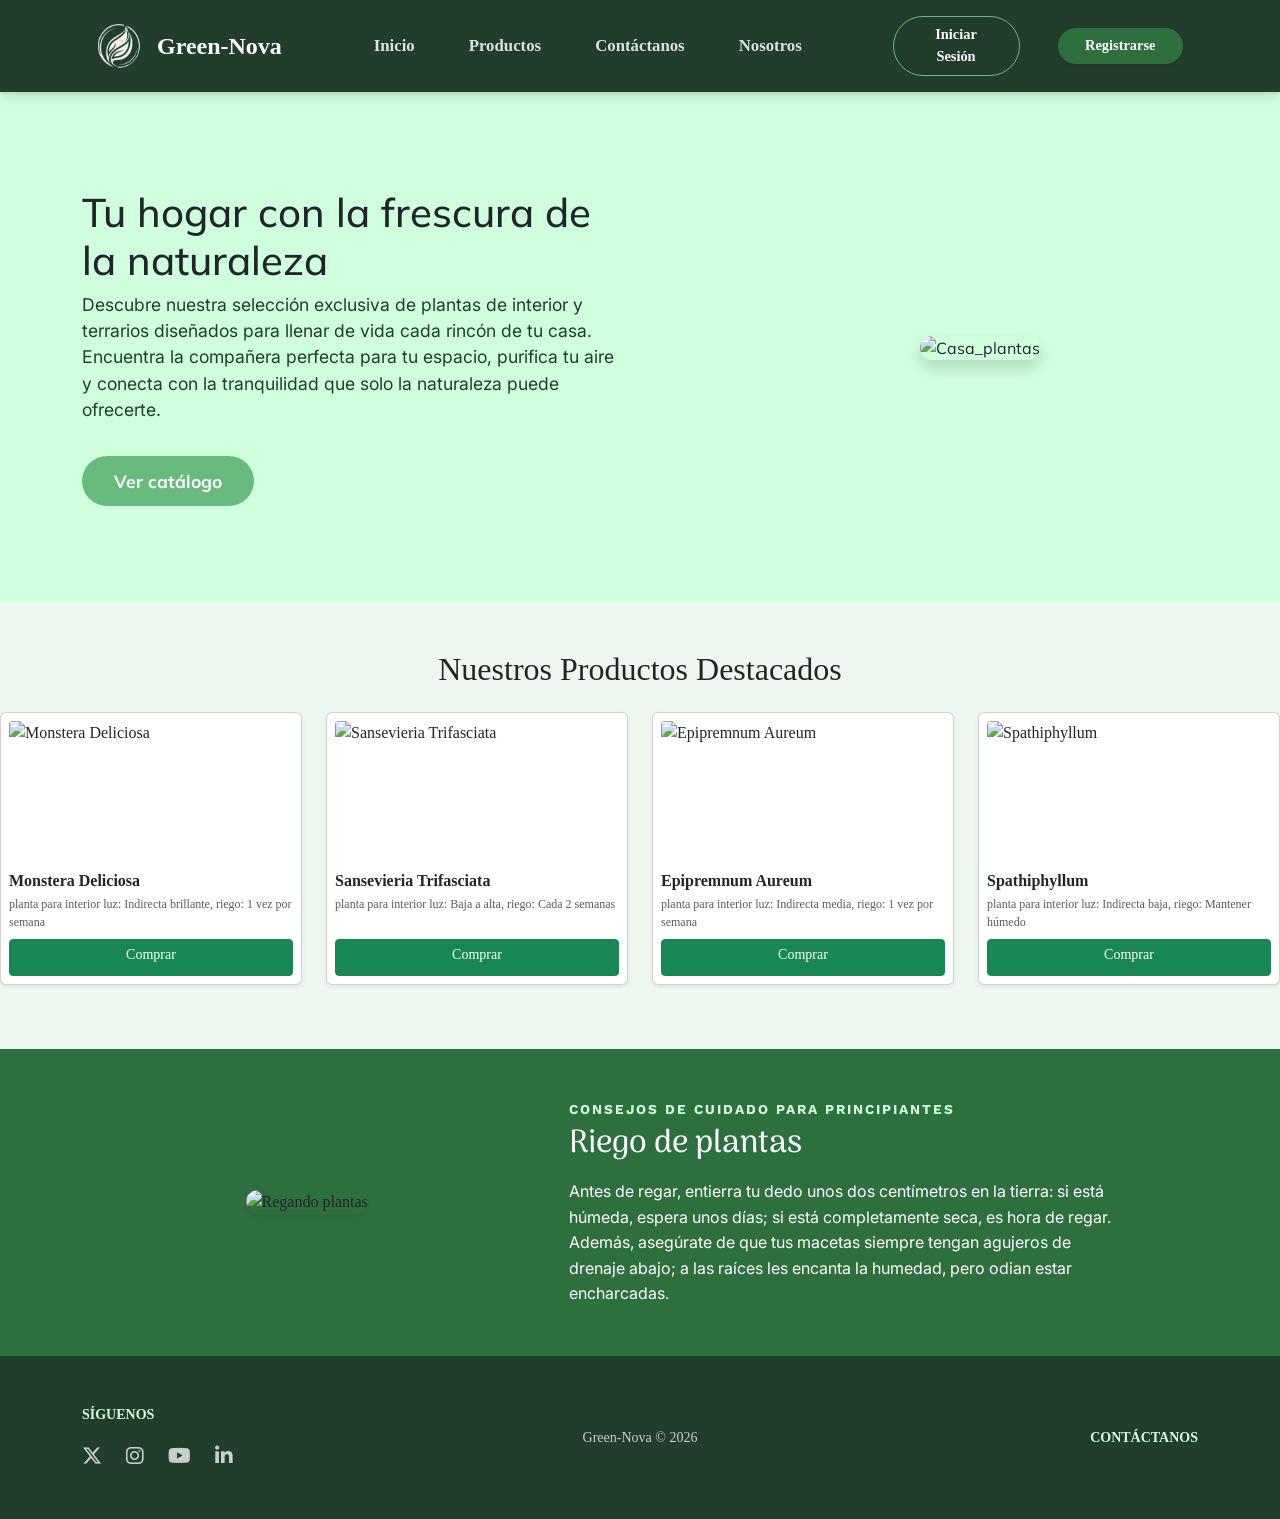
==== commit 5a3d8703: "[UPDATE]: Se añaden cambios a la clase productos para renderizar la presentacion en cards y llamado " ====
--- a/greennova.backend/src/main/resources/static/index.html
+++ b/greennova.backend/src/main/resources/static/index.html
@@ -1,27 +1,83 @@
 <!doctype html>
 <html lang="en">
-  <head>
-    <meta charset="UTF-8" />
-    <title>Inicio</title>
-    <link
-      href="https://cdn.jsdelivr.net/npm/bootstrap@5.3.8/dist/css/bootstrap.min.css"
-      rel="stylesheet"
-      integrity="sha384-sRIl4kxILFvY47J16cr9ZwB07vP4J8+LH7qKQnuqkuIAvNWLzeN8tE5YBujZqJLB"
-      crossorigin="anonymous" />
-    <link rel="stylesheet" href="css/styles.css" />
 
-    <link rel="preconnect" href="https://fonts.googleapis.com" />
-    <link rel="preconnect" href="https://fonts.gstatic.com" crossorigin />
-    <link rel="stylesheet" href="https://fonts.googleapis.com/css2?family=Arima+Madurai:wght@800&display=swap" />
-    <link rel="stylesheet" href="https://fonts.googleapis.com/css2?family=Work+Sans:wght@700&display=swap" />
-    <link rel="stylesheet" href="https://fonts.googleapis.com/css2?family=Inter:wght@400&display=swap" />
-    <link rel="stylesheet" href="https://fonts.googleapis.com/css2?family=Mulish:wght@400;700&display=swap" />
-  </head>
-  <body>
-    <script
-      src="https://cdn.jsdelivr.net/npm/bootstrap@5.3.8/dist/js/bootstrap.bundle.min.js"
-      integrity="sha384-FKyoEForCGlyvwx9Hj09JcYn3nv7wiPVlz7YYwJrWVcXK/BmnVDxM+D2scQbITxI"
-      crossorigin="anonymous"></script>
-    <script src="scripts/elements.js"></script>
-  </body>
-</html>
+<head>
+  <meta charset="UTF-8" />
+  <meta name="viewport" content="width=device-width, initial-scale=1.0">
+  <title>Inicio</title>
+  <link href="https://cdn.jsdelivr.net/npm/bootstrap@5.3.8/dist/css/bootstrap.min.css" rel="stylesheet"
+    integrity="sha384-sRIl4kxILFvY47J16cr9ZwB07vP4J8+LH7qKQnuqkuIAvNWLzeN8tE5YBujZqJLB" crossorigin="anonymous" />
+  <link rel="stylesheet" href="css/styles.css" />
+
+  <link rel="preconnect" href="https://fonts.googleapis.com" />
+  <link rel="preconnect" href="https://fonts.gstatic.com" crossorigin />
+  <link rel="stylesheet" href="https://fonts.googleapis.com/css2?family=Arima+Madurai:wght@800&display=swap" />
+  <link rel="stylesheet" href="https://fonts.googleapis.com/css2?family=Work+Sans:wght@700&display=swap" />
+  <link rel="stylesheet" href="https://fonts.googleapis.com/css2?family=Inter:wght@400&display=swap" />
+  <link rel="stylesheet" href="https://fonts.googleapis.com/css2?family=Mulish:wght@400;700&display=swap" />
+</head>
+
+<body>
+
+  <section class="heroIndex">
+    <div class="container py-5">
+      <div class="row align-items-center justify-content-between gx-5">
+
+        <article class="heroContent col-lg-6 text-center text-lg-start">
+          <h1 class="hero-title"><span> Tu hogar con la frescura de la naturaleza</span></h1>
+          <p>Descubre nuestra selección exclusiva de plantas de interior y terrarios diseñados para llenar
+            de vida cada rincón de tu casa. Encuentra la compañera perfecta para tu espacio, purifica tu
+            aire y conecta con la tranquilidad que solo la naturaleza puede ofrecerte.</p>
+          <a href="./templates/productos.html" class="btn btn-green rounded-pill">Ver catálogo</a>
+        </article>
+
+        <figure class="heroImage col-lg-5 m-0 mt-5 mt-lg-0 text-center">
+          <img src="https://images.pexels.com/photos/21832925/pexels-photo-21832925.jpeg" alt="Casa_plantas"
+            class="img-fluid rounded-4 shadow">
+        </figure>
+
+      </div>
+    </div>
+  </section>
+
+  <main class="container-cards py-5">
+    <h2 class="text-center mb-4">Nuestros Productos Destacados</h2>
+    <div id="prodRow" class="row justify-content-center">
+    </div>
+  </main>
+
+  <section class="infoSection py-5">
+  <div class="container">
+    
+    <div class="row align-items-center  mx-auto" style="max-width: 1000px;">
+      
+      <figure class="col-md-4 m-0 text-center ">
+        <img src="https://images.pexels.com/photos/347729/pexels-photo-347729.jpeg" 
+             alt="Regando plantas"
+             class="infoImage shadow-sm">
+      </figure>
+
+      <article class="col-md-7 offset-md-1 text-center text-md-start mt-4 mt-md-0">
+        <span class="infoSubtitle text-uppercase fw-bold">Consejos de cuidado para principiantes</span>
+        <h2 class="infoTitle mt-1 mb-3">Riego de plantas</h2>
+        <p class="infoText mb-0">
+          Antes de regar, entierra tu dedo unos dos centímetros en la tierra: si está húmeda,
+          espera unos días; si está completamente seca, es hora de regar. Además,
+          asegúrate de que tus macetas siempre tengan agujeros de drenaje abajo; a las
+          raíces les encanta la humedad, pero odian estar encharcadas.
+        </p>
+      </article>
+
+    </div>
+    
+  </div>
+</section>
+
+  <script type="module" src="./scripts/cardsIndex.js"></script>
+  <script src="https://cdn.jsdelivr.net/npm/bootstrap@5.3.8/dist/js/bootstrap.bundle.min.js"
+    integrity="sha384-FKyoEForCGlyvwx9Hj09JcYn3nv7wiPVlz7YYwJrWVcXK/BmnVDxM+D2scQbITxI"
+    crossorigin="anonymous"></script>
+  <script src="scripts/elements.js"></script>
+</body>
+
+</html>
--- a/greennova.backend/src/main/resources/static/css/styles.css
+++ b/greennova.backend/src/main/resources/static/css/styles.css
@@ -19,10 +19,10 @@
     --font-main: 'Mulish', sans-serif;
 
     /* Paleta sección Únete */
-    --bg-principal: #CFFDC4;   
-    --bg-cta: #2E6F40;         
+    --bg-principal: #CFFDC4;
+    --bg-cta: #2E6F40;
     --color-texto-claro: #FFFFFF;
-    --color-btn: #68BA7F;      
+    --color-btn: #68BA7F;
 }
 
 body {
@@ -30,9 +30,9 @@
     background-color: #f8f9fa;
     margin: 0;
     padding: 0;
-    display:flex;
-    flex-direction:column;
-    min-height:100vh;
+    display: flex;
+    flex-direction: column;
+    min-height: 100vh;
 }
 
 /* ==========================================================================
@@ -61,11 +61,13 @@
     height: 44px;
     transition: transform 0.3s ease;
 }
+
 .logo-container img {
     width: 100%;
     height: 100%;
     object-fit: contain;
 }
+
 .navbar-brand:hover .logo-container {
     transform: scale(1.05);
 }
@@ -80,11 +82,13 @@
     font-size: 0.9rem;
     transition: all 0.2s ease;
 }
+
 .btn-outline-brand-header:hover {
     background-color: var(--brand-accent);
     color: var(--brand-dark);
     border-color: var(--brand-accent);
 }
+
 .btn-brand-header {
     background-color: var(--brand-medium);
     color: #ffffff;
@@ -95,6 +99,7 @@
     border: none;
     transition: all 0.2s ease;
 }
+
 .btn-brand-header:hover {
     background-color: var(--brand-accent);
     color: var(--brand-dark);
@@ -103,29 +108,31 @@
 /* ==========================================================================
    HERO & PRESENTACIÓN
    ========================================================================== */
-.hero-section, 
-.section-light { 
-  background-color: #d1ffd9; 
-}
-
-.hero-section { 
-  padding: 80px 0; 
-}
-.hero-content, 
-.hero-image { 
-  flex: 1; 
-}
-
-.section-label { 
-  color: #6fcf8f; 
-  font-weight: bold; 
-  letter-spacing: 2px; 
-  font-size: 0.8rem; 
-}
-.btn-green { 
-  background-color: #6fcf8f; 
-  color: white; 
-  border: none; 
+.hero-section,
+.section-light {
+    background-color: #d1ffd9;
+}
+
+.hero-section {
+    padding: 80px 0;
+}
+
+.hero-content,
+.hero-image {
+    flex: 1;
+}
+
+.section-label {
+    color: #6fcf8f;
+    font-weight: bold;
+    letter-spacing: 2px;
+    font-size: 0.8rem;
+}
+
+.btn-green {
+    background-color: #6fcf8f;
+    color: white;
+    border: none;
 }
 
 /* ==========================================================================
@@ -260,6 +267,7 @@
     .equipo-carousel {
         padding: 0 44px;
     }
+
     .equipo-card {
         padding: 32px 22px;
     }
@@ -299,7 +307,7 @@
    SECCIÓN MISIÓN Y VISIÓN
    ========================================================================== */
 .mision-vision-section {
-    background-color: #d1fbe2; 
+    background-color: #d1fbe2;
     padding: 60px 20px;
     display: flex;
     justify-content: center;
@@ -318,13 +326,13 @@
 
 .mv-card {
     background-color: #ffffff;
-    border-radius: 24px; 
+    border-radius: 24px;
     padding: 45px 40px;
     flex: 1;
     min-width: 280px;
     max-width: 480px;
     box-sizing: border-box;
-    box-shadow: 0 4px 20px rgba(0, 0, 0, 0.02); 
+    box-shadow: 0 4px 20px rgba(0, 0, 0, 0.02);
     transition: transform 0.3s ease, box-shadow 0.3s ease;
 }
 
@@ -336,7 +344,7 @@
 .mv-icon {
     width: 50px;
     height: 50px;
-    background-color: #6ebf8a; 
+    background-color: #6ebf8a;
     border-radius: 50%;
     display: flex;
     align-items: center;
@@ -350,7 +358,7 @@
 }
 
 .mv-card h2 {
-    color: #1e3524; 
+    color: #1e3524;
     font-size: 1.6rem;
     margin: 0 0 15px 0;
     font-weight: 700;
@@ -367,62 +375,62 @@
    SECCIÓN NUESTROS VALORES
    ========================================================================== */
 .nuestros-valores {
-  background-color: #fff;
+    background-color: #fff;
 }
 
 .lo-que-nos {
-  font-size: 18px;
-  color: var(--brand-accent);
-  font-family: var(--font-arima-madurai);
-  letter-spacing: 2px;
-  font-weight: 800;
+    font-size: 18px;
+    color: var(--brand-accent);
+    font-family: var(--font-arima-madurai);
+    letter-spacing: 2px;
+    font-weight: 800;
 }
 
 .nuestros-valores-titulo {
-  font-size: 38px;
-  font-weight: 700;
-  font-family: var(--font-work-sans);
-  color: var(--brand-dark);
+    font-size: 38px;
+    font-weight: 700;
+    font-family: var(--font-work-sans);
+    color: var(--brand-dark);
 }
 
 .los-principios-que {
-  font-family: var(--font-inter);
-  color: var(--color-gray);
-  font-size: 18px;
+    font-family: var(--font-inter);
+    color: var(--color-gray);
+    font-size: 18px;
 }
 
 .tarjeta-valor {
-  border-radius: var(--br-24);
-  background-color: var(--brand-light);
-  padding: 36px 32px;
+    border-radius: var(--br-24);
+    background-color: var(--brand-light);
+    padding: 36px 32px;
 }
 
 .icono-circulo {
-  width: 60px;
-  height: 60px;
-  border-radius: var(--br-100);
-  background-color: var(--brand-accent);
+    width: 60px;
+    height: 60px;
+    border-radius: var(--br-100);
+    background-color: var(--brand-accent);
 }
 
 .tarjeta-titulo {
-  font-size: 24px;
-  font-weight: 700;
-  font-family: var(--font-work-sans);
-  color: var(--brand-dark);
+    font-size: 24px;
+    font-weight: 700;
+    font-family: var(--font-work-sans);
+    color: var(--brand-dark);
 }
 
 .tarjeta-texto {
-  font-size: 16px;
-  line-height: 160%;
-  font-family: var(--font-inter);
-  color: var(--color-gray);
+    font-size: 16px;
+    line-height: 160%;
+    font-family: var(--font-inter);
+    color: var(--color-gray);
 }
 
 /* ==========================================================================
    SECCIÓN NUESTRO IMPACTO EN CIFRAS
    ========================================================================== */
 .impacto-stats {
-    background-color: #203a25; 
+    background-color: #203a25;
     color: #ffffff;
     padding: 60px 20px;
     text-align: center;
@@ -441,7 +449,7 @@
 }
 
 .stats-grid {
-    list-style: none; 
+    list-style: none;
     margin: 0;
     padding: 0;
     display: grid;
@@ -459,13 +467,13 @@
 .stat-number {
     font-size: 3rem;
     font-weight: 700;
-    color: #72ca8e; 
+    color: #72ca8e;
     line-height: 1;
 }
 
 .stat-label {
     font-size: 1rem;
-    color: #d1e7d6; 
+    color: #d1e7d6;
     font-weight: 400;
 }
 
@@ -477,7 +485,7 @@
     width: 100%;
     background-color: var(--bg-cta);
     color: var(--color-texto-claro);
-    padding: 5rem 1rem; 
+    padding: 5rem 1rem;
     text-align: center;
     box-sizing: border-box;
 }
@@ -489,24 +497,24 @@
 
 .seccion-unete h2 {
     font-family: var(--font-main);
-    font-weight: 700; 
-    font-size: 3rem;  
+    font-weight: 700;
+    font-size: 3rem;
     margin-top: 0;
     margin-bottom: 1.2rem;
     color: var(--color-texto-claro);
     line-height: 1.2;
-    letter-spacing: -0.02em; 
+    letter-spacing: -0.02em;
 }
 
 .seccion-unete p {
     font-family: var(--font-main);
-    font-weight: 400; 
-    font-size: 1rem;  
+    font-weight: 400;
+    font-size: 1rem;
     max-width: 600px;
     margin: 0 auto 2.5rem auto;
     line-height: 1.6;
     color: var(--color-texto-claro);
-    opacity: 0.95; 
+    opacity: 0.95;
 }
 
 .btn-catalogo {
@@ -517,16 +525,16 @@
     font-size: 1rem;
     padding: 0.8rem 3rem;
     border: none;
-    border-radius: 30px; 
-    box-shadow: 0 4px 6px rgba(0, 0, 0, 0.15); 
+    border-radius: 30px;
+    box-shadow: 0 4px 6px rgba(0, 0, 0, 0.15);
     text-decoration: none;
     display: inline-block;
-    transition: all 0.3s ease-in-out; 
+    transition: all 0.3s ease-in-out;
 }
 
 .btn-catalogo:hover {
     background-color: #55a86c;
-    transform: translateY(-3px); 
+    transform: translateY(-3px);
     box-shadow: 0 8px 15px rgba(0, 0, 0, 0.2);
 }
 
@@ -542,18 +550,23 @@
     background-color: var(--brand-dark);
     border-top: 1px solid var(--brand-medium);
 }
+
 .text-brand-light {
     color: var(--brand-light) !important;
 }
+
 .custom-footer a {
     transition: color 0.2s ease;
 }
+
 .custom-footer a:hover {
     color: var(--brand-accent) !important;
 }
+
 .z-1 {
     z-index: 1;
 }
+
 .hover-accent:hover {
     color: var(--brand-accent) !important;
     opacity: 1 !important;
@@ -566,7 +579,7 @@
     .mision-vision-section {
         padding: 40px 15px;
     }
-    
+
     .mv-card {
         padding: 35px 25px;
     }
@@ -580,6 +593,7 @@
     .nuestros-valores-titulo {
         font-size: 24px;
     }
+
     .tarjeta-valor {
         padding: 24px 20px;
     }
@@ -590,9 +604,11 @@
         font-size: 1.6rem;
         margin-bottom: 35px;
     }
+
     .stat-number {
         font-size: 2.5rem;
     }
+
     .stat-label {
         font-size: 0.95rem;
     }
@@ -686,8 +702,15 @@
 }
 
 @keyframes fernFloat {
-    0%, 100% { transform: translateY(0) rotate(0deg); }
-    50%      { transform: translateY(-15px) rotate(1deg); }
+
+    0%,
+    100% {
+        transform: translateY(0) rotate(0deg);
+    }
+
+    50% {
+        transform: translateY(-15px) rotate(1deg);
+    }
 }
 
 /* ── Sección inferior: info cards ── */
@@ -812,54 +835,105 @@
         padding: 30px 20px;
     }
 }
+
 /* ==========================================================================
    SECCIÓN PRODUCTOS
    ========================================================================== */
 
-   .menu-lateral {
+.productos-fondo{
+    background-image: url('../img/background.png');
+}
+
+
+.menu-lateral {
     width: 250px;
     position: sticky;
-    top: 20px; 
+    top: 20px;
     max-height: calc(100vh - 40px);
     overflow-y: auto;
-   }
-
-   .lista-menu {
-    list-style: none; 
+}
+
+.lista-menu {
+    list-style: none;
     padding: 1PX;
     margin: 0;
     display: flex;
-    flex-direction: column; 
+    flex-direction: column;
     gap: 3px;
-   }
-    .btn-filtro {
+}
+
+.btn-filtro {
     width: 100%;
-    text-align: left; 
+    text-align: left;
     padding: 12px 16px;
-    background-color: transparent;
+    background-color: rgba(255, 255, 255, 0.15) !important;
     border: 2px solid #e0e0e0;
-    border-radius: 8px; 
+    border-radius: 8px;
+    backdrop-filter: blur(10px);
+    -webkit-backdrop-filter: blur(8px);
     font-size: 16px;
-    cursor: pointer; 
+    cursor: pointer;
+
+    transition: all 0.3s ease;
+}
+
+.btn-filtro:hover {
+    background-color: var(--brand-light);
+    border-color: var(--brand-accent);
+}
+
+.btn-filtro.active {
+    background-color: var(--brand-medium);
+    color: var(--brand-medium);
+    border-color: var(--brand-medium);
+    font-weight: bold;
+    font-size: 18px;
+}
+
+.btn-filtro:active {
+    transform: scale(0.95);
+}
+
+/* Protegemos el texto para que jamás se corte */
+.btn-filtro {
+  white-space: nowrap !important;
+}
+
+@media (max-width: 767px) {
+  /* 1. Anulamos los 250px fijos y dejamos que ocupe todo el ancho del celular */
+  .menu-lateral {
+    width: 100% !important; 
+    position: relative !important; /* Quitamos el sticky en celular para que fluya mejor */
+    padding: 0 !important;
+    margin-bottom: 24px !important; 
+  }
+
+  /* 2. Forzamos la fila horizontal (anulando tu flex-direction: column general) */
+  .lista-menu {
+    flex-direction: row !important; 
+    width: 100vw;
+    margin-left: calc(-50vw + 50%);
     
-    transition: all 0.3s ease;
-    }
-
-    .btn-filtro:hover {
-    background-color: var(--brand-light); 
-    border-color: var(--brand-accent);
-    }
-
-    .btn-filtro.active {
-    background-color: var(--brand-medium); 
-    color: white; 
-    border-color: var(--brand-medium);
-    font-weight: bold; 
-    }
-
-    .btn-filtro:active {
-    transform: scale(0.95);
-    }
+    padding: 0 15px 10px 15px !important;
+    gap: 12px; 
+    -webkit-overflow-scrolling: touch;
+  }
+
+  /* 3. Ocultamos la barra de scroll */
+  .lista-menu::-webkit-scrollbar {
+    display: none;
+  }
+  .lista-menu {
+    -ms-overflow-style: none;
+    scrollbar-width: none;
+  }
+
+  /* 4. ¡EL ARREGLO FINAL! Anulamos el width: 100% de tus botones */
+  .btn-filtro {
+    width: auto !important; 
+    min-width: max-content !important; /* El texto jamás se cortará */
+  }
+}
 
 /* ==========================================================================
    PÁGINA DE REGISTRO DE PRODUCTOS
@@ -872,7 +946,8 @@
     align-items: center;
     justify-content: center;
     padding: 60px 20px;
-    background-image: url('../img/background.png'); /* Ruta corregida asumiendo que img está al mismo nivel que css */
+    background-image: url('../img/background.png');
+    /* Ruta corregida asumiendo que img está al mismo nivel que css */
     background-size: cover;
     background-position: center;
     background-repeat: no-repeat;
@@ -961,138 +1036,229 @@
 
 /*Formulario de registro de usuarios*/
 
-* { /* Selecciona todos los elementos de la página */
-    margin: 0; /* Elimina márgenes por defecto */
-    padding: 0; /* Elimina espacios internos por defecto */
-    box-sizing: border-box; /* Hace que padding y borde no aumenten el tamaño total */
-}
-
-body { /* Aplica estilos generales al cuerpo */
-    font-family: Georgia, serif; /* Define una tipografía similar al diseño */
-    background-color: #eef8f1; /* Coloca un fondo verde muy claro */
-}
-
-.navbar-custom { /* Estiliza la barra superior */
-    background-color: #173d29; /* Coloca fondo verde oscuro */
-    padding: 18px 0; /* Agrega espacio arriba y abajo */
-    color: white; /* Cambia el texto a color blanco */
-}
-
-.logo { /* Estiliza el nombre Green-Nova */
-    font-size: 26px; /* Define el tamaño del texto */
-    font-weight: bold; /* Hace el texto más grueso */
-    margin: 0; /* Elimina margen externo */
-}
-
-nav a { /* Estiliza los enlaces del menú */
-    color: white; /* Coloca los enlaces en blanco */
-    text-decoration: none; /* Quita el subrayado */
-    margin: 0 15px; /* Agrega separación horizontal */
-    font-weight: bold; /* Hace los enlaces más gruesos */
-}
-
-nav a:hover { /* Aplica estilo cuando el mouse pasa encima */
-    color: #7ccf8a; /* Cambia el color a verde claro */
-}
-
-.btn-login { /* Estiliza el botón de iniciar sesión */
-    background-color: transparent; /* Deja el fondo transparente */
-    color: white; /* Coloca el texto blanco */
-    border: 1px solid white; /* Agrega borde blanco */
-    border-radius: 30px; /* Redondea el botón */
-    padding: 10px 25px; /* Agrega espacio interno */
-    font-weight: bold; /* Hace el texto más grueso */
-}
-
-.main-section { /* Estiliza la zona principal */
-    min-height: 760px; /* Da una altura mínima a la sección */
-    display: flex; /* Activa flexbox */
-    justify-content: center; /* Centra horizontalmente */
-    align-items: center; /* Centra verticalmente */
-    background-image: linear-gradient(rgba(238,248,241,0.9), rgba(238,248,241,0.9)), url("https://images.unsplash.com/photo-1497250681960-ef046c08a56e"); /* Coloca imagen de hojas con capa clara */
-    background-size: cover; /* Hace que el fondo cubra toda la sección */
-    background-position: center; /* Centra la imagen de fondo */
-}
-
-.form-container { /* Estiliza el contenedor verde */
-    background-color: #173d29; /* Coloca fondo verde oscuro */
-    width: 520px; /* Define el ancho del formulario */
-    padding: 35px; /* Agrega espacio interno */
-    border-radius: 20px; /* Redondea las esquinas */
-    box-shadow: 0 15px 35px rgba(0, 0, 0, 0.25); /* Agrega sombra */
-}
-
-.form-container h1 { /* Estiliza el título del formulario */
-    color: white; /* Coloca el texto blanco */
-    text-align: center; /* Centra el texto */
-    font-size: 28px; /* Define tamaño del título */
-    font-weight: bold; /* Hace el título más grueso */
-    margin-bottom: 25px; /* Agrega separación inferior */
-}
-
-.form-box { /* Estiliza la caja blanca del formulario */
-    background-color: white; /* Coloca fondo blanco */
-    padding: 25px; /* Agrega espacio interno */
-    border-radius: 15px; /* Redondea las esquinas */
-}
-
-.form-label { /* Estiliza las etiquetas */
-    font-weight: bold; /* Hace las etiquetas más gruesas */
-    color: #26332b; /* Coloca color oscuro al texto */
-}
-
-.form-control { /* Estiliza los inputs de Bootstrap */
-    border-radius: 8px; /* Redondea los campos */
-    padding: 12px; /* Agrega espacio interno */
-    font-size: 14px; /* Define tamaño del texto */
-}
-
-.form-control:focus { /* Estiliza el campo cuando está seleccionado */
-    border-color: #198754; /* Cambia el borde a verde */
-    box-shadow: 0 0 5px rgba(25, 135, 84, 0.4); /* Agrega sombra verde */
-}
-
-.btn-submit { /* Estiliza el botón de registro */
-    background-color: #16884b; /* Coloca fondo verde */
-    color: white; /* Coloca texto blanco */
-    border: none; /* Quita el borde */
-    border-radius: 6px; /* Redondea el botón */
-    padding: 12px 25px; /* Agrega espacio interno */
-    font-weight: bold; /* Hace el texto más grueso */
-}
-
-.btn-submit:hover { /* Aplica estilo al pasar el mouse */
-    background-color: #0f6b39; /* Oscurece el botón */
-}
-
-.footer-custom { /* Estiliza el pie de página */
-    background-color: #173d29; /* Coloca fondo verde oscuro */
-    color: white; /* Coloca texto blanco */
-    padding: 45px 0; /* Agrega espacio arriba y abajo */
-}
-
-.footer-custom p { /* Estiliza el texto central del footer */
-    margin: 0; /* Elimina margen */
-}
-
-.footer-custom span { /* Estiliza los iconos simulados */
-    margin-right: 15px; /* Agrega separación entre iconos */
-    font-size: 20px; /* Aumenta tamaño de iconos */
-}
-
-@media (max-width: 768px) { /* Aplica estilos en pantallas pequeñas */
-    .container { /* Selecciona contenedores Bootstrap */
-        flex-direction: column; /* Coloca elementos uno debajo de otro */
-        gap: 15px; /* Agrega separación entre elementos */
-    }
-
-    nav a { /* Estiliza enlaces en celular */
-        display: inline-block; /* Permite acomodarlos correctamente */
-        margin: 5px; /* Reduce separación */
-    }
-
-    .form-container { /* Ajusta el formulario en celular */
-        width: 90%; /* Ocupa el 90% del ancho */
+* {
+    /* Selecciona todos los elementos de la página */
+    margin: 0;
+    /* Elimina márgenes por defecto */
+    padding: 0;
+    /* Elimina espacios internos por defecto */
+    box-sizing: border-box;
+    /* Hace que padding y borde no aumenten el tamaño total */
+}
+
+body {
+    /* Aplica estilos generales al cuerpo */
+    font-family: Georgia, serif;
+    /* Define una tipografía similar al diseño */
+    background-color: #eef8f1;
+    /* Coloca un fondo verde muy claro */
+}
+
+.navbar-custom {
+    /* Estiliza la barra superior */
+    background-color: #173d29;
+    /* Coloca fondo verde oscuro */
+    padding: 18px 0;
+    /* Agrega espacio arriba y abajo */
+    color: white;
+    /* Cambia el texto a color blanco */
+}
+
+.logo {
+    /* Estiliza el nombre Green-Nova */
+    font-size: 26px;
+    /* Define el tamaño del texto */
+    font-weight: bold;
+    /* Hace el texto más grueso */
+    margin: 0;
+    /* Elimina margen externo */
+}
+
+nav a {
+    /* Estiliza los enlaces del menú */
+    color: white;
+    /* Coloca los enlaces en blanco */
+    text-decoration: none;
+    /* Quita el subrayado */
+    margin: 0 15px;
+    /* Agrega separación horizontal */
+    font-weight: bold;
+    /* Hace los enlaces más gruesos */
+}
+
+nav a:hover {
+    /* Aplica estilo cuando el mouse pasa encima */
+    color: #7ccf8a;
+    /* Cambia el color a verde claro */
+}
+
+.btn-login {
+    /* Estiliza el botón de iniciar sesión */
+    background-color: transparent;
+    /* Deja el fondo transparente */
+    color: white;
+    /* Coloca el texto blanco */
+    border: 1px solid white;
+    /* Agrega borde blanco */
+    border-radius: 30px;
+    /* Redondea el botón */
+    padding: 10px 25px;
+    /* Agrega espacio interno */
+    font-weight: bold;
+    /* Hace el texto más grueso */
+}
+
+.main-section {
+    /* Estiliza la zona principal */
+    min-height: 760px;
+    /* Da una altura mínima a la sección */
+    display: flex;
+    /* Activa flexbox */
+    justify-content: center;
+    /* Centra horizontalmente */
+    align-items: center;
+    /* Centra verticalmente */
+    background-image: linear-gradient(rgba(238, 248, 241, 0.9), rgba(238, 248, 241, 0.9)), url("https://images.unsplash.com/photo-1497250681960-ef046c08a56e");
+    /* Coloca imagen de hojas con capa clara */
+    background-size: cover;
+    /* Hace que el fondo cubra toda la sección */
+    background-position: center;
+    /* Centra la imagen de fondo */
+}
+
+.form-container {
+    /* Estiliza el contenedor verde */
+    background-color: #173d29;
+    /* Coloca fondo verde oscuro */
+    width: 520px;
+    /* Define el ancho del formulario */
+    padding: 35px;
+    /* Agrega espacio interno */
+    border-radius: 20px;
+    /* Redondea las esquinas */
+    box-shadow: 0 15px 35px rgba(0, 0, 0, 0.25);
+    /* Agrega sombra */
+}
+
+.form-container h1 {
+    /* Estiliza el título del formulario */
+    color: white;
+    /* Coloca el texto blanco */
+    text-align: center;
+    /* Centra el texto */
+    font-size: 28px;
+    /* Define tamaño del título */
+    font-weight: bold;
+    /* Hace el título más grueso */
+    margin-bottom: 25px;
+    /* Agrega separación inferior */
+}
+
+.form-box {
+    /* Estiliza la caja blanca del formulario */
+    background-color: white;
+    /* Coloca fondo blanco */
+    padding: 25px;
+    /* Agrega espacio interno */
+    border-radius: 15px;
+    /* Redondea las esquinas */
+}
+
+.form-label {
+    /* Estiliza las etiquetas */
+    font-weight: bold;
+    /* Hace las etiquetas más gruesas */
+    color: #26332b;
+    /* Coloca color oscuro al texto */
+}
+
+.form-control {
+    /* Estiliza los inputs de Bootstrap */
+    border-radius: 8px;
+    /* Redondea los campos */
+    padding: 12px;
+    /* Agrega espacio interno */
+    font-size: 14px;
+    /* Define tamaño del texto */
+}
+
+.form-control:focus {
+    /* Estiliza el campo cuando está seleccionado */
+    border-color: #198754;
+    /* Cambia el borde a verde */
+    box-shadow: 0 0 5px rgba(25, 135, 84, 0.4);
+    /* Agrega sombra verde */
+}
+
+.btn-submit {
+    /* Estiliza el botón de registro */
+    background-color: #16884b;
+    /* Coloca fondo verde */
+    color: white;
+    /* Coloca texto blanco */
+    border: none;
+    /* Quita el borde */
+    border-radius: 6px;
+    /* Redondea el botón */
+    padding: 12px 25px;
+    /* Agrega espacio interno */
+    font-weight: bold;
+    /* Hace el texto más grueso */
+}
+
+.btn-submit:hover {
+    /* Aplica estilo al pasar el mouse */
+    background-color: #0f6b39;
+    /* Oscurece el botón */
+}
+
+.footer-custom {
+    /* Estiliza el pie de página */
+    background-color: #173d29;
+    /* Coloca fondo verde oscuro */
+    color: white;
+    /* Coloca texto blanco */
+    padding: 45px 0;
+    /* Agrega espacio arriba y abajo */
+}
+
+.footer-custom p {
+    /* Estiliza el texto central del footer */
+    margin: 0;
+    /* Elimina margen */
+}
+
+.footer-custom span {
+    /* Estiliza los iconos simulados */
+    margin-right: 15px;
+    /* Agrega separación entre iconos */
+    font-size: 20px;
+    /* Aumenta tamaño de iconos */
+}
+
+@media (max-width: 768px) {
+
+    /* Aplica estilos en pantallas pequeñas */
+    .container {
+        /* Selecciona contenedores Bootstrap */
+        flex-direction: column;
+        /* Coloca elementos uno debajo de otro */
+        gap: 15px;
+        /* Agrega separación entre elementos */
+    }
+
+    nav a {
+        /* Estiliza enlaces en celular */
+        display: inline-block;
+        /* Permite acomodarlos correctamente */
+        margin: 5px;
+        /* Reduce separación */
+    }
+
+    .form-container {
+        /* Ajusta el formulario en celular */
+        width: 90%;
+        /* Ocupa el 90% del ancho */
     }
 }
 
@@ -1106,7 +1272,7 @@
     align-items: center;
     justify-content: center;
     padding: 60px 20px;
-    background-image: url('../img/background.png'); 
+    background-image: url('../img/background.png');
     background-size: cover;
     background-position: center;
     background-repeat: no-repeat;
@@ -1142,9 +1308,9 @@
 
 /* Contenedor propio del formulario */
 .form-box {
-    background-color: white; 
-    padding: 25px; 
-    border-radius: 15px; 
+    background-color: white;
+    padding: 25px;
+    border-radius: 15px;
 }
 
 /* Etiquetas (Labels) */
@@ -1152,7 +1318,7 @@
     font-family: var(--font-inter);
     font-weight: 700;
     font-size: 0.85rem;
-    color: #333333; 
+    color: #333333;
     margin-bottom: 6px;
 }
 
@@ -1161,28 +1327,167 @@
     border: 1px solid #dcdcdc;
     border-radius: 8px;
     padding: 10px 14px;
-    font-size: 0.9rem;  
+    font-size: 0.9rem;
     color: #495057;
     background-color: #fafafa;
 }
 
 /* Efecto  */
 .figma-inner-card .form-control:focus {
-    border-color: var(--brand-accent); 
+    border-color: var(--brand-accent);
     box-shadow: 0 0 0 0.25rem rgba(104, 186, 127, 0.25);
     background-color: #ffffff;
 }
 
 /* Botón Enviar */
-.btn-submit { 
-    background-color: #16884b; 
-    color: white; 
-    border: none; 
-    border-radius: 6px; 
-    padding: 12px 25px; 
-    font-weight: bold; 
-}
-
-.btn-submit:hover { 
-    background-color: #0f6b39; 
+.btn-submit {
+    background-color: #16884b;
+    color: white;
+    border: none;
+    border-radius: 6px;
+    padding: 12px 25px;
+    font-weight: bold;
+}
+
+.btn-submit:hover {
+    background-color: #0f6b39;
+}
+
+/* ==========================================================================
+   PÁGINA DE Inicio
+   ========================================================================== */
+
+.heroIndex {
+    background-color: var(--brand-light);
+    padding: 3rem 0;
+    font-family: var(--font-main);
+}
+
+.heroContent {
+    max-width: 879px;
+
+}
+
+.heroTitle {
+    font-family: var(--font-arima-madurai);
+    font-size: 32rem;
+    font-weight: 800;
+    color: var(--brand-dark);
+    margin-bottom: 1.5rem;
+    line-height: 1.2;
+    
+}
+
+.heroContent p {
+    font-family: var(--font-inter);
+    font-size: 1.1rem;
+    color: var(--brand-dark);
+    margin-bottom: 2rem;
+    line-height: 1.5;
+}
+
+.btn-green {
+    background-color: var(--brand-accent);
+    color: var(--color-texto-claro);
+    padding: 12px 32px;
+    font-size: 1.1rem;
+    font-weight: 700;
+    border: none;
+    border-radius: var(--br-100);
+    text-decoration: none;
+    transition: background-color 0.3s ease;
+}
+
+.btn-green:hover {
+    background-color: var(--brand-medium);
+    color: var(--color-texto-claro);
+}
+
+.heroImage img {
+    width: 100%;
+    max-width: 500px;
+    max-height: 400px;
+    object-fit: cover;
+    border-radius: var(--br-24);
+    
+}
+
+
+
+.infoSection {
+    background-color: var(--brand-medium);
+
+}
+
+.infoImage {
+    width: 90%;
+    max-width: 400px;
+    height: auto;
+    aspect-ratio: 16 / 9;
+    object-fit: cover;
+    border-radius: var(--br-24);
+    
+}
+
+.infoSubtitle {
+    font-family: var(--font-work-sans);
+    color: var(--brand-light);
+    letter-spacing: 2px;
+    font-size: 0.85rem;
+    font-weight: bold;
+}
+
+.infoTitle {
+    font-family: var(--font-arima-madurai);
+    color: var(--color-texto-claro);
+}
+
+.infoText {
+    font-family: var(--font-inter);
+    color: var(--color-texto-claro);
+    line-height: 1.6;
+}
+.btnComprar{
+    padding-bottom: 10px;
+}
+
+/* ==========================================================================
+   RESPONSIVIDAD (Móviles y Tablets)
+   ========================================================================== */
+
+@media (max-width: 767px) {
+
+    
+    .heroIndex,
+    .infoSection {
+        padding: 2rem 0 !important;
+    }
+
+   
+    .heroTitle {
+        font-size: 2rem;
+        margin-bottom: 1rem;
+    }
+
+    
+    .heroContent p {
+        font-size: 1rem;
+        margin-bottom: 1.5rem;
+    }
+
+    
+    .heroImage img {
+        max-height: 300px;
+    }
+
+    
+    .infoTitle {
+        font-size: 1.8rem;
+    }
+
+    
+    .infoImage {
+        width: 100%;
+        max-width: 100%;
+    }
 }
